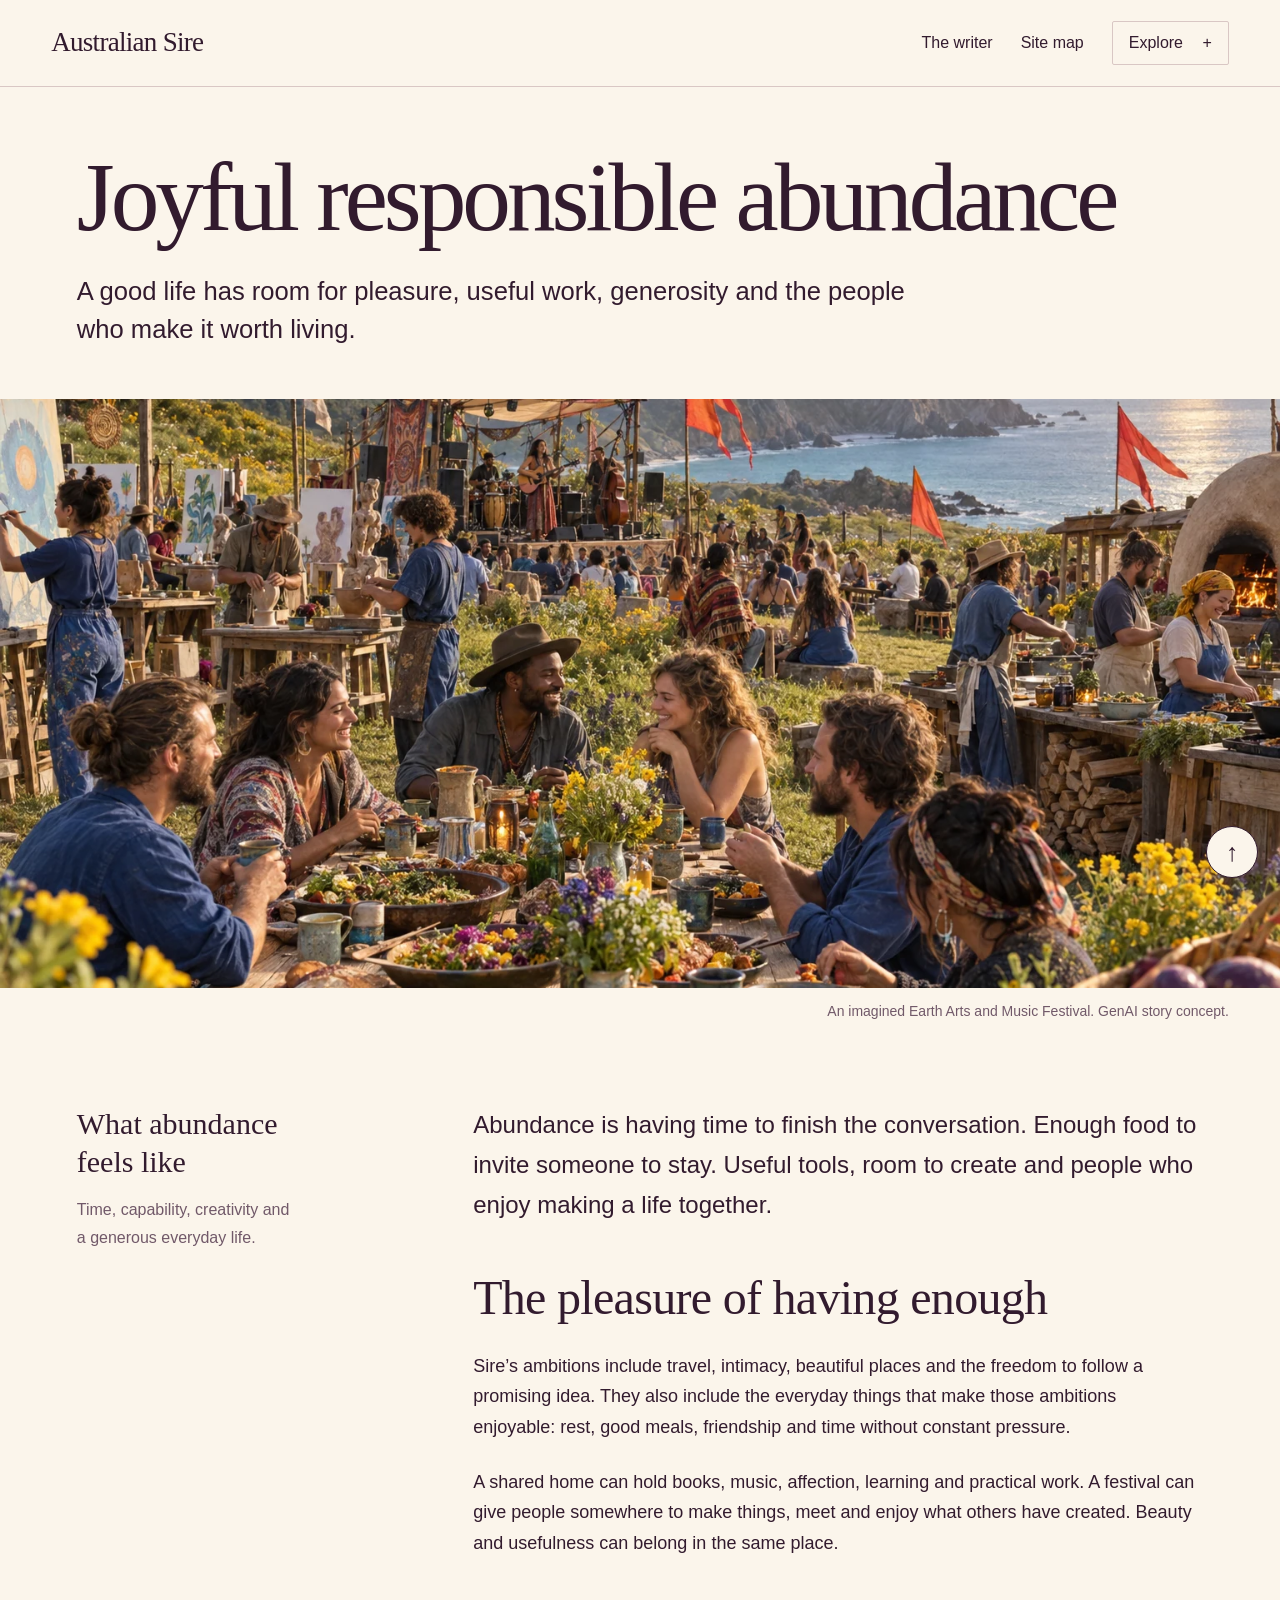
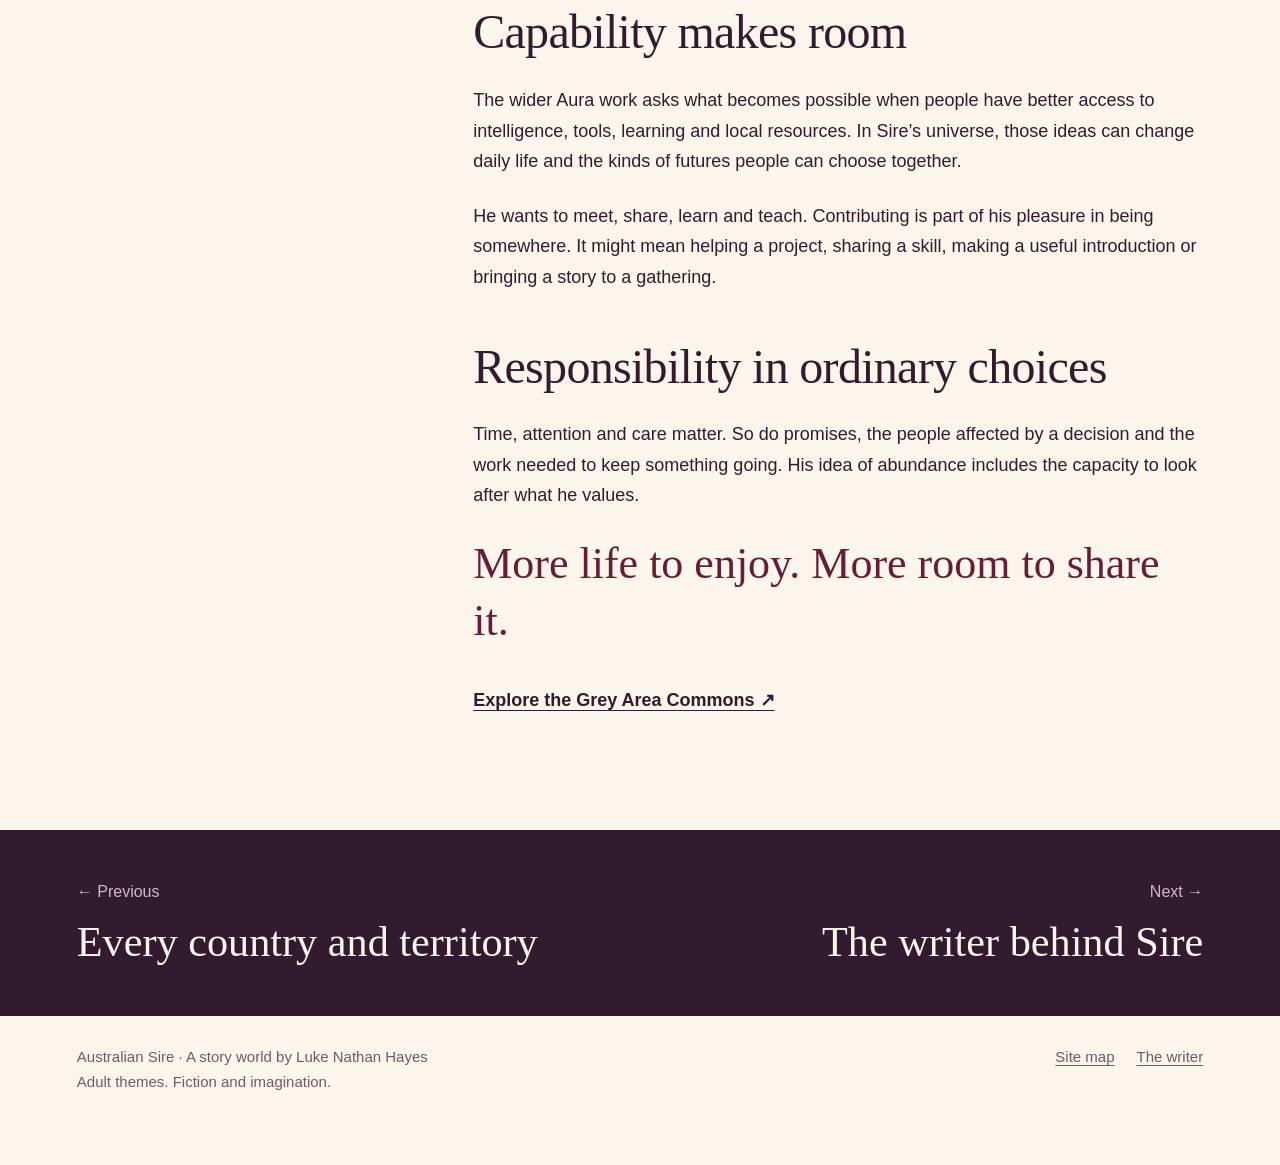
==== abundance.html @ 7f03222d "Replace repeated artwork with distinct desire-matrix scenes" ====
<!doctype html>
<html lang="en-AU"><head><meta charset="utf-8"><meta name="viewport" content="width=device-width,initial-scale=1"><meta name="description" content="The life Australian Sire wants to explore: shared capability, creative freedom, pleasure and time."><meta name="theme-color" content="#661d38"><title>Joyful responsible abundance | Australian Sire</title><link rel="icon" href="assets/favicon.ico"><link rel="apple-touch-icon" href="assets/icon-180.png"><link rel="stylesheet" href="assets/site.css?v=20260928-art2"><script defer src="assets/site.js"></script></head>
<body class="" id="top"><a class="skip" href="#main">Skip to content</a><header class="site-header"><a class="brand" href="index.html">Australian Sire</a><div class="header-links"><a href="writer.html">The writer</a><a href="sitemap.html">Site map</a><details class="menu"><summary>Explore</summary><nav aria-label="Chapters"><a href="index.html">Australian Sire</a><a href="desire.html">What draws him</a><a href="writing.html">Why he writes</a><a href="encounters.html">How encounters begin</a><a href="worlds.html">The worlds around him</a><a href="journey.html">Every country and territory</a><a href="abundance.html" aria-current="page">Joyful responsible abundance</a><a href="writer.html">The writer behind Sire</a><a href="sitemap.html">Find your way</a></nav></details></div></header>
<main id="main"><div class="masthead"><h1>Joyful responsible abundance</h1><p class="intro">A good life has room for pleasure, useful work, generosity and the people who make it worth living.</p></div><figure class="hero "><img src="assets/abundance.webp" alt="Adults share food, music and art at a colourful coastal festival with workshops and communal kitchens." width="1536" height="1024" fetchpriority="high"><figcaption>An imagined Earth Arts and Music Festival. GenAI story concept.</figcaption></figure>
<div class="prose-layout" id="profile"><aside><p class="aside-title">What abundance feels like</p><p class="aside-note">Time, capability, creativity and a generous everyday life.</p></aside><article class="article" aria-label="Joyful responsible abundance">
<p class="lead">Abundance is having time to finish the conversation. Enough food to invite someone to stay. Useful tools, room to create and people who enjoy making a life together.</p>
<h2>The pleasure of having enough</h2>
<p>Sire’s ambitions include travel, intimacy, beautiful places and the freedom to follow a promising idea. They also include the everyday things that make those ambitions enjoyable: rest, good meals, friendship and time without constant pressure.</p>
<p>A shared home can hold books, music, affection, learning and practical work. A festival can give people somewhere to make things, meet and enjoy what others have created. Beauty and usefulness can belong in the same place.</p>
<h2>Capability makes room</h2>
<p>The wider Aura work asks what becomes possible when people have better access to intelligence, tools, learning and local resources. In Sire’s universe, those ideas can change daily life and the kinds of futures people can choose together.</p>
<p>He wants to meet, share, learn and teach. Contributing is part of his pleasure in being somewhere. It might mean helping a project, sharing a skill, making a useful introduction or bringing a story to a gathering.</p>
<h2>Responsibility in ordinary choices</h2>
<p>Time, attention and care matter. So do promises, the people affected by a decision and the work needed to keep something going. His idea of abundance includes the capacity to look after what he values.</p>
<p class="pullquote">More life to enjoy. More room to share it.</p>
<p><a class="text-link" href="https://auraofintelligence.github.io/grey-area-commons/">Explore the Grey Area Commons ↗</a></p></article></div></main>
<nav class="page-turn" aria-label="Previous and next chapters"><a rel="prev" href="journey.html"><span>← Previous</span><strong>Every country and territory</strong></a><a rel="next" href="writer.html"><span>Next →</span><strong>The writer behind Sire</strong></a></nav><footer class="site-footer"><p>Australian Sire · A story world by Luke Nathan Hayes<br>Adult themes. Fiction and imagination.</p><nav aria-label="Footer"><a href="sitemap.html">Site map</a><a href="writer.html">The writer</a></nav></footer><a class="to-top" href="#top" aria-label="Back to top">↑</a></body></html>
---- assets/site.css ----
:root{--paper:#fbf5eb;--ink:#321b2e;--muted:#715969;--wine:#661d38;--coral:#dd492f;--gold:#eeb967;--line:#d9c7c4;--serif:Georgia,'Times New Roman',serif;--sans:'Segoe UI',Arial,sans-serif}*{box-sizing:border-box}html{scroll-behavior:smooth;scroll-padding-top:2rem}body{margin:0;background:var(--paper);color:var(--ink);font-family:var(--sans);font-size:18px;line-height:1.7}a{color:inherit;text-underline-offset:.22em}a:hover{color:var(--wine)}a:focus-visible,button:focus-visible,input:focus-visible,summary:focus-visible{outline:3px solid #057e93;outline-offset:5px}button,input{font:inherit}.skip{position:absolute;top:-100px;background:var(--paper);z-index:30;padding:1rem}.skip:focus{top:0}.site-header{padding:20px 4vw;display:flex;align-items:center;justify-content:space-between;gap:25px;border-bottom:1px solid var(--line)}.brand{text-decoration:none;font-family:var(--serif);font-size:27px;white-space:nowrap;letter-spacing:-.7px}.header-links{display:flex;gap:28px;align-items:center;font-size:16px}.header-links>a{text-decoration:none}.menu{position:relative}.menu summary{cursor:pointer;list-style:none;border:1px solid var(--line);padding:7px 16px;border-radius:2px}.menu summary::-webkit-details-marker{display:none}.menu summary:after{content:' +';padding-left:15px}.menu[open] summary:after{content:' −'}.menu nav{position:absolute;right:0;top:60px;width:320px;z-index:20;background:var(--paper);box-shadow:0 15px 50px #321b2e22;border:1px solid var(--line);padding:18px}.menu nav a{display:block;padding:8px 12px;text-decoration:none;font-size:16px}.menu nav a[aria-current=page]{background:#eadedc}.masthead{max-width:1500px;margin:auto;padding:60px 6vw 50px}.masthead h1{font-family:var(--serif);font-weight:400;line-height:1.03;letter-spacing:-4px;font-size:clamp(54px,7.6vw,112px);margin:0 0 25px;max-width:1150px}.masthead .intro{font-size:clamp(20px,2vw,27px);line-height:1.5;max-width:850px;margin:0}.home .masthead{display:grid;grid-template-columns:1.4fr .8fr;align-items:end;gap:45px;padding-top:60px;padding-bottom:48px}.home .masthead h1{font-size:clamp(68px,8.8vw,136px);margin:0}.home .masthead .intro{font-size:21px}.hero{margin:0;position:relative}.hero img{display:block;width:100%;height:clamp(370px,46vw,730px);object-fit:cover;object-position:center 43%;background:#513845}.hero figcaption{font-size:14px;color:var(--muted);padding:12px 4vw;text-align:right}.chapter-strip{background:var(--wine);color:var(--paper);padding:19px 6vw;display:flex;justify-content:space-between;gap:30px}.chapter-strip a{color:var(--paper);text-decoration:none}.chapter-strip a:hover{text-decoration:underline}.prose-layout{max-width:1300px;margin:auto;padding:70px 6vw 90px;display:grid;grid-template-columns:220px minmax(0,730px);gap:60px;justify-content:space-between}.aside-title{font-family:var(--serif);font-size:30px;line-height:1.25;margin:0}.aside-note{font-size:16px;color:var(--muted);line-height:1.7}.article h2,.feature h2,.oracle h2{font-family:var(--serif);font-weight:400;line-height:1.2;letter-spacing:-.7px;font-size:clamp(32px,4vw,48px);margin:0 0 24px}.article h2:not(:first-child){margin-top:45px}.article p{margin:0 0 24px}.article .lead{font-size:24px;line-height:1.65}.pullquote{margin:40px 0;font-family:var(--serif);font-size:clamp(30px,4vw,44px);line-height:1.3;color:var(--wine)}.feature{background:#e8c6b8;display:grid;grid-template-columns:1fr 1fr;align-items:center}.feature img{width:100%;height:100%;min-height:420px;object-fit:cover}.feature-copy{padding:60px 6vw}.feature-copy p{max-width:550px}.text-link{display:inline-block;margin-top:12px;font-weight:600}.chapter-list{max-width:1300px;padding:65px 6vw 85px;margin:auto}.chapter-list h2{font-family:var(--serif);font-size:46px;font-weight:400;margin:0 0 30px}.chapter-grid{display:grid;grid-template-columns:repeat(2,minmax(0,1fr));gap:0 60px}.chapter-card{padding:25px 0;border-top:1px solid var(--line);text-decoration:none;display:grid;grid-template-columns:40px 1fr 20px;gap:10px}.chapter-card .number{color:var(--muted);font-size:16px}.chapter-card h3{font-family:var(--serif);font-size:29px;line-height:1.2;font-weight:400;margin:0 0 10px}.chapter-card p{margin:0;color:var(--muted);font-size:17px;line-height:1.6}.chapter-card:hover h3{text-decoration:underline;text-underline-offset:5px}.oracle{background:#e6e8db;padding:60px 6vw}.oracle-inner{max-width:1120px;margin:auto}.oracle>div>p{max-width:800px}.oracle-controls{display:flex;flex-wrap:wrap;gap:15px;margin:30px 0}.oracle-controls label{display:flex;align-items:center;gap:12px;border:1px solid #a7aa92;background:#f7f7ec;padding:13px 18px;cursor:pointer}.oracle-controls input{accent-color:var(--wine);width:20px;height:20px}.oracle-controls label:has(input:checked){background:var(--wine);color:white}.oracle-result{max-width:850px;min-height:205px;padding:25px 30px;background:var(--paper)}.oracle-result h3{font-family:var(--serif);font-size:30px;font-weight:400;margin:0 0 12px}.oracle-result p{margin:0}.oracle-note{font-size:16px;color:#4e5748}.page-turn{background:var(--ink);color:var(--paper);padding:48px 6vw;display:grid;grid-template-columns:1fr 1fr;gap:45px}.page-turn a{text-decoration:none;color:inherit;max-width:600px}.page-turn a:last-child{text-align:right;justify-self:end}.page-turn span{display:block;font-size:16px;color:#d4b7c7;margin-bottom:12px}.page-turn strong{font-family:var(--serif);font-weight:400;font-size:clamp(25px,3.3vw,43px);line-height:1.2;display:block}.page-turn a:hover strong{text-decoration:underline;text-underline-offset:8px}.site-footer{padding:28px 6vw 70px;display:flex;justify-content:space-between;gap:25px;font-size:15px;color:var(--muted)}.site-footer p{margin:0}.site-footer nav{display:flex;gap:22px}.to-top{position:fixed;bottom:22px;right:22px;z-index:10;background:var(--paper);color:var(--ink);border:1px solid var(--ink);border-radius:50%;width:52px;height:52px;display:grid;place-items:center;text-decoration:none;font-size:25px;box-shadow:0 4px 15px #321b2e20}.sources p{font-size:17px}.no-js{font-size:16px}.portrait.hero img{object-position:center 36%}.small-heading{font-size:24px!important}::selection{background:#f0bd90;color:var(--ink)}@media(min-width:1700px){.hero img{height:760px}}@media(max-width:850px){.home .masthead{grid-template-columns:1fr;gap:24px}.home .masthead h1{font-size:85px}.home .masthead .intro{max-width:650px}.prose-layout{grid-template-columns:1fr;gap:32px;padding-top:45px;padding-bottom:50px}.aside-note{max-width:600px}.feature{grid-template-columns:1fr}.feature img{min-height:0;max-height:450px}.chapter-grid{gap:0 30px}.header-links>a:first-child{display:none}}@media(max-width:560px){body{font-size:17px}.site-header{padding:16px 5vw;gap:10px}.brand{font-size:23px}.header-links{gap:12px}.header-links>a{display:none}.menu summary{font-size:16px;padding:5px 10px}.menu nav{width:min(310px,90vw)}.masthead,.home .masthead{padding:36px 6vw 32px}.masthead h1{font-size:55px;letter-spacing:-2.2px}.home .masthead h1{font-size:70px;letter-spacing:-3px}.masthead .intro,.home .masthead .intro{font-size:20px}.hero img{height:430px;object-position:54% center}.hero figcaption{text-align:left;font-size:14px;padding:12px 6vw}.chapter-strip{font-size:15px;gap:20px}.chapter-strip span{max-width:180px}.prose-layout{gap:20px}.article .lead{font-size:22px}.chapter-grid{grid-template-columns:1fr}.chapter-list{padding-top:40px;padding-bottom:50px}.feature-copy{padding:38px 6vw}.page-turn{gap:25px;padding:35px 6vw}.page-turn strong{font-size:27px}.site-footer{flex-direction:column;gap:15px}.oracle{padding:40px 6vw}.oracle-controls{flex-direction:column}.oracle-result{padding:24px;min-height:280px}.to-top{width:46px;height:46px;right:15px;bottom:15px}}@media(prefers-reduced-motion:reduce){html{scroll-behavior:auto}*{transition:none!important}}
:root .hero img[src$="festival.webp"]{object-position:center 10%}
:root .hero img[src$="manuscript-studio.webp"]{object-position:center 10%}
.feature img[src$="island-conversation.webp"]{height:auto;min-height:0;max-height:none;align-self:center;object-fit:contain}
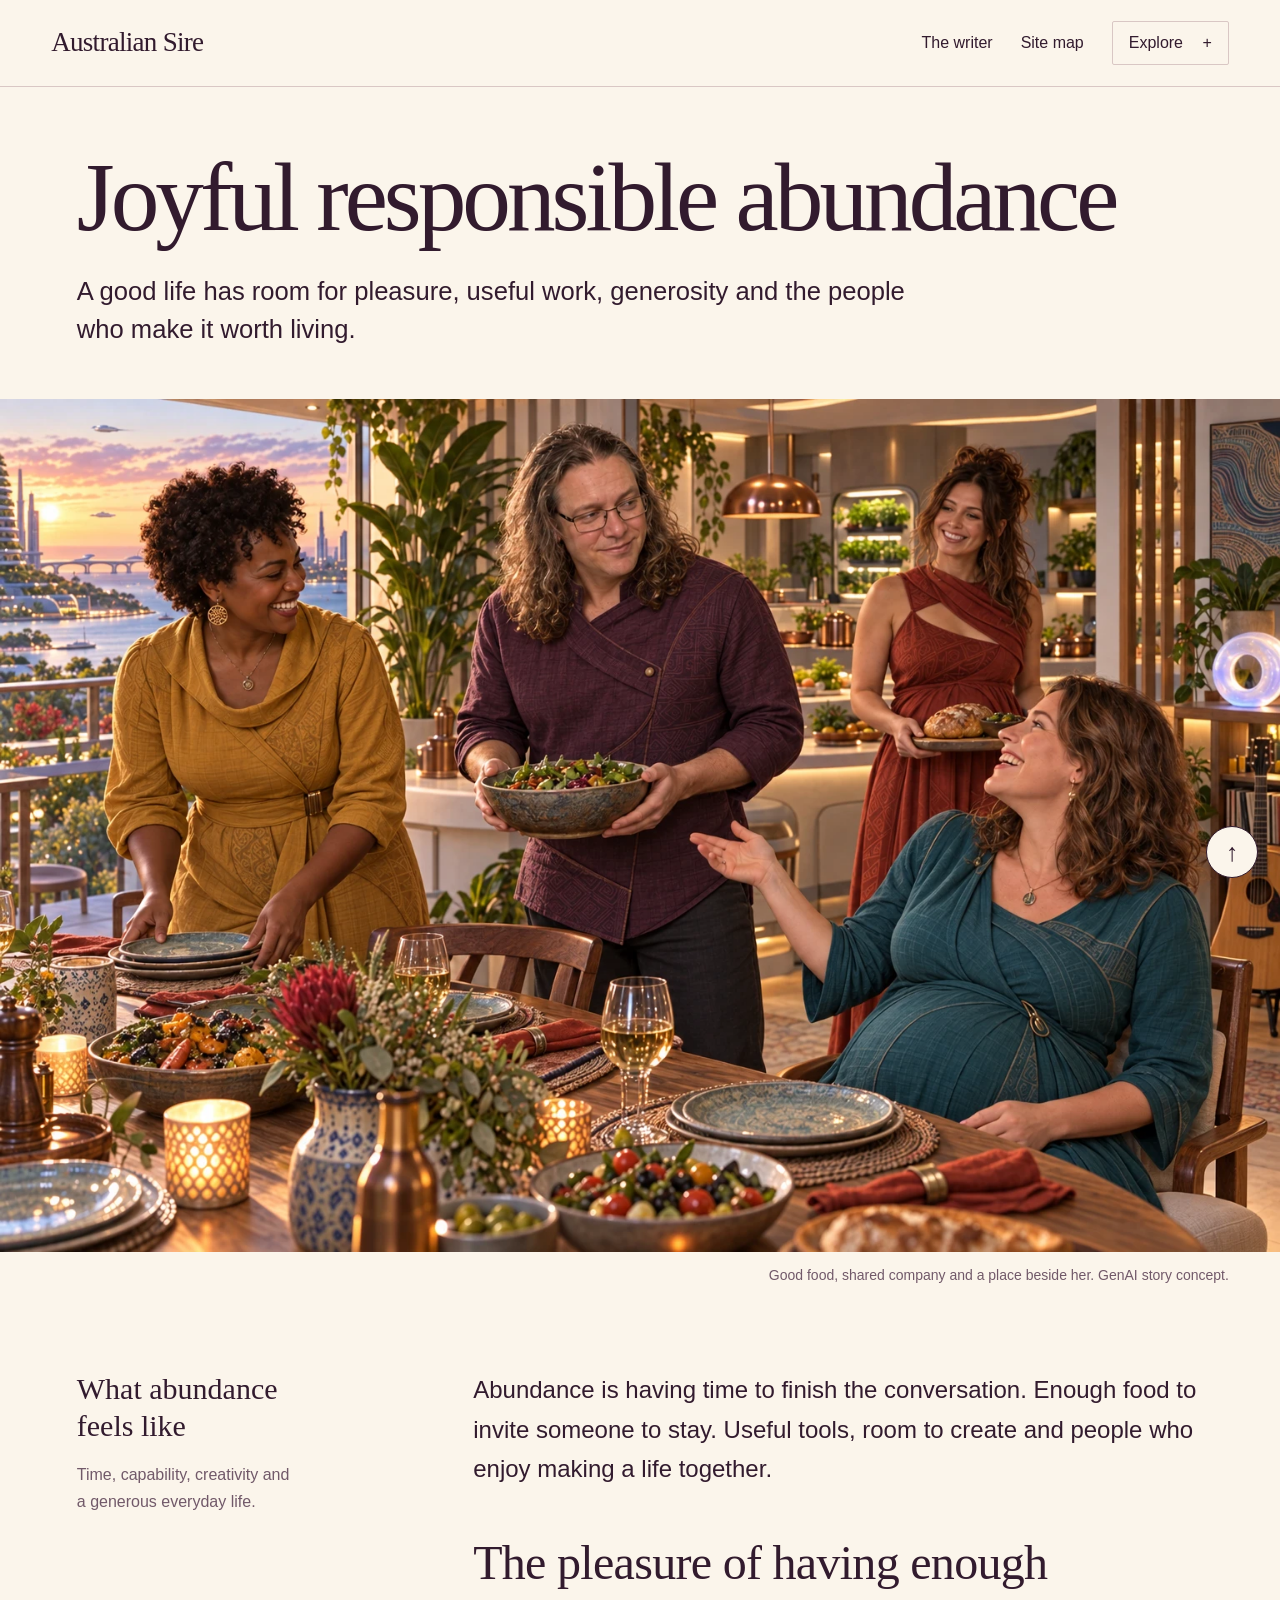
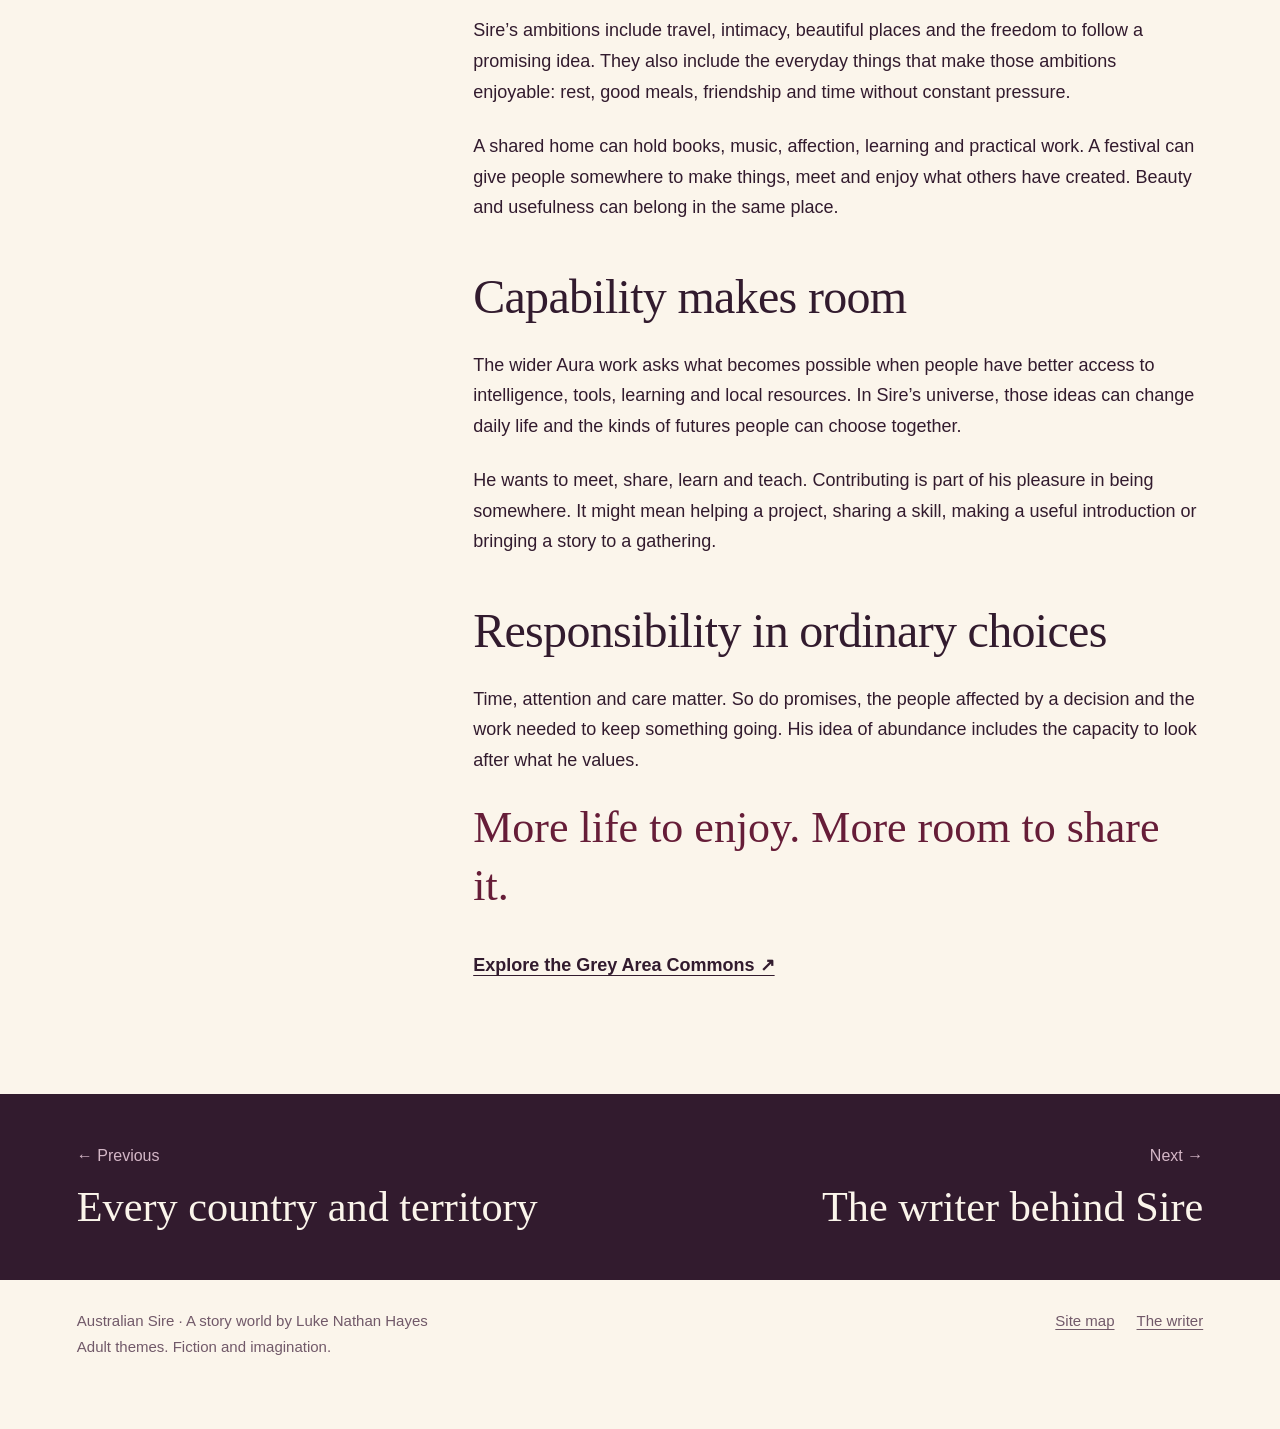
==== commit 2623e19c: "Add future-forward social scenes reflecting the character brief" ====
--- a/abundance.html
+++ b/abundance.html
@@ -1,7 +1,7 @@
 <!doctype html>
-<html lang="en-AU"><head><meta charset="utf-8"><meta name="viewport" content="width=device-width,initial-scale=1"><meta name="description" content="The life Australian Sire wants to explore: shared capability, creative freedom, pleasure and time."><meta name="theme-color" content="#661d38"><title>Joyful responsible abundance | Australian Sire</title><link rel="icon" href="assets/favicon.ico"><link rel="apple-touch-icon" href="assets/icon-180.png"><link rel="stylesheet" href="assets/site.css?v=20260928-art2"><script defer src="assets/site.js"></script></head>
+<html lang="en-AU"><head><meta charset="utf-8"><meta name="viewport" content="width=device-width,initial-scale=1"><meta name="description" content="The life Australian Sire wants to explore: shared capability, creative freedom, pleasure and time."><meta name="theme-color" content="#661d38"><title>Joyful responsible abundance | Australian Sire</title><link rel="icon" href="assets/favicon.ico"><link rel="apple-touch-icon" href="assets/icon-180.png"><link rel="stylesheet" href="assets/site.css?v=20260928-art3"><script defer src="assets/site.js"></script></head>
 <body class="" id="top"><a class="skip" href="#main">Skip to content</a><header class="site-header"><a class="brand" href="index.html">Australian Sire</a><div class="header-links"><a href="writer.html">The writer</a><a href="sitemap.html">Site map</a><details class="menu"><summary>Explore</summary><nav aria-label="Chapters"><a href="index.html">Australian Sire</a><a href="desire.html">What draws him</a><a href="writing.html">Why he writes</a><a href="encounters.html">How encounters begin</a><a href="worlds.html">The worlds around him</a><a href="journey.html">Every country and territory</a><a href="abundance.html" aria-current="page">Joyful responsible abundance</a><a href="writer.html">The writer behind Sire</a><a href="sitemap.html">Find your way</a></nav></details></div></header>
-<main id="main"><div class="masthead"><h1>Joyful responsible abundance</h1><p class="intro">A good life has room for pleasure, useful work, generosity and the people who make it worth living.</p></div><figure class="hero "><img src="assets/abundance.webp" alt="Adults share food, music and art at a colourful coastal festival with workshops and communal kitchens." width="1536" height="1024" fetchpriority="high"><figcaption>An imagined Earth Arts and Music Festival. GenAI story concept.</figcaption></figure>
+<main id="main"><div class="masthead"><h1>Joyful responsible abundance</h1><p class="intro">A good life has room for pleasure, useful work, generosity and the people who make it worth living.</p></div><figure class="hero "><img src="assets/shared-table-evening.webp" alt="A pregnant woman in teal calls Sire over as adult friends share a laugh and prepare dinner in a colourful coastal home." width="1536" height="1024" fetchpriority="high"><figcaption>Good food, shared company and a place beside her. GenAI story concept.</figcaption></figure>
 <div class="prose-layout" id="profile"><aside><p class="aside-title">What abundance feels like</p><p class="aside-note">Time, capability, creativity and a generous everyday life.</p></aside><article class="article" aria-label="Joyful responsible abundance">
 <p class="lead">Abundance is having time to finish the conversation. Enough food to invite someone to stay. Useful tools, room to create and people who enjoy making a life together.</p>
 <h2>The pleasure of having enough</h2>
--- a/assets/site.css
+++ b/assets/site.css
@@ -2,3 +2,4 @@
 :root .hero img[src$="festival.webp"]{object-position:center 10%}
 :root .hero img[src$="manuscript-studio.webp"]{object-position:center 10%}
 .feature img[src$="island-conversation.webp"]{height:auto;min-height:0;max-height:none;align-self:center;object-fit:contain}
+.hero img[src$="theatre-reception.webp"],.hero img[src$="reading-room-invitation.webp"],.hero img[src$="shared-table-evening.webp"]{height:auto;max-height:none;object-fit:contain}
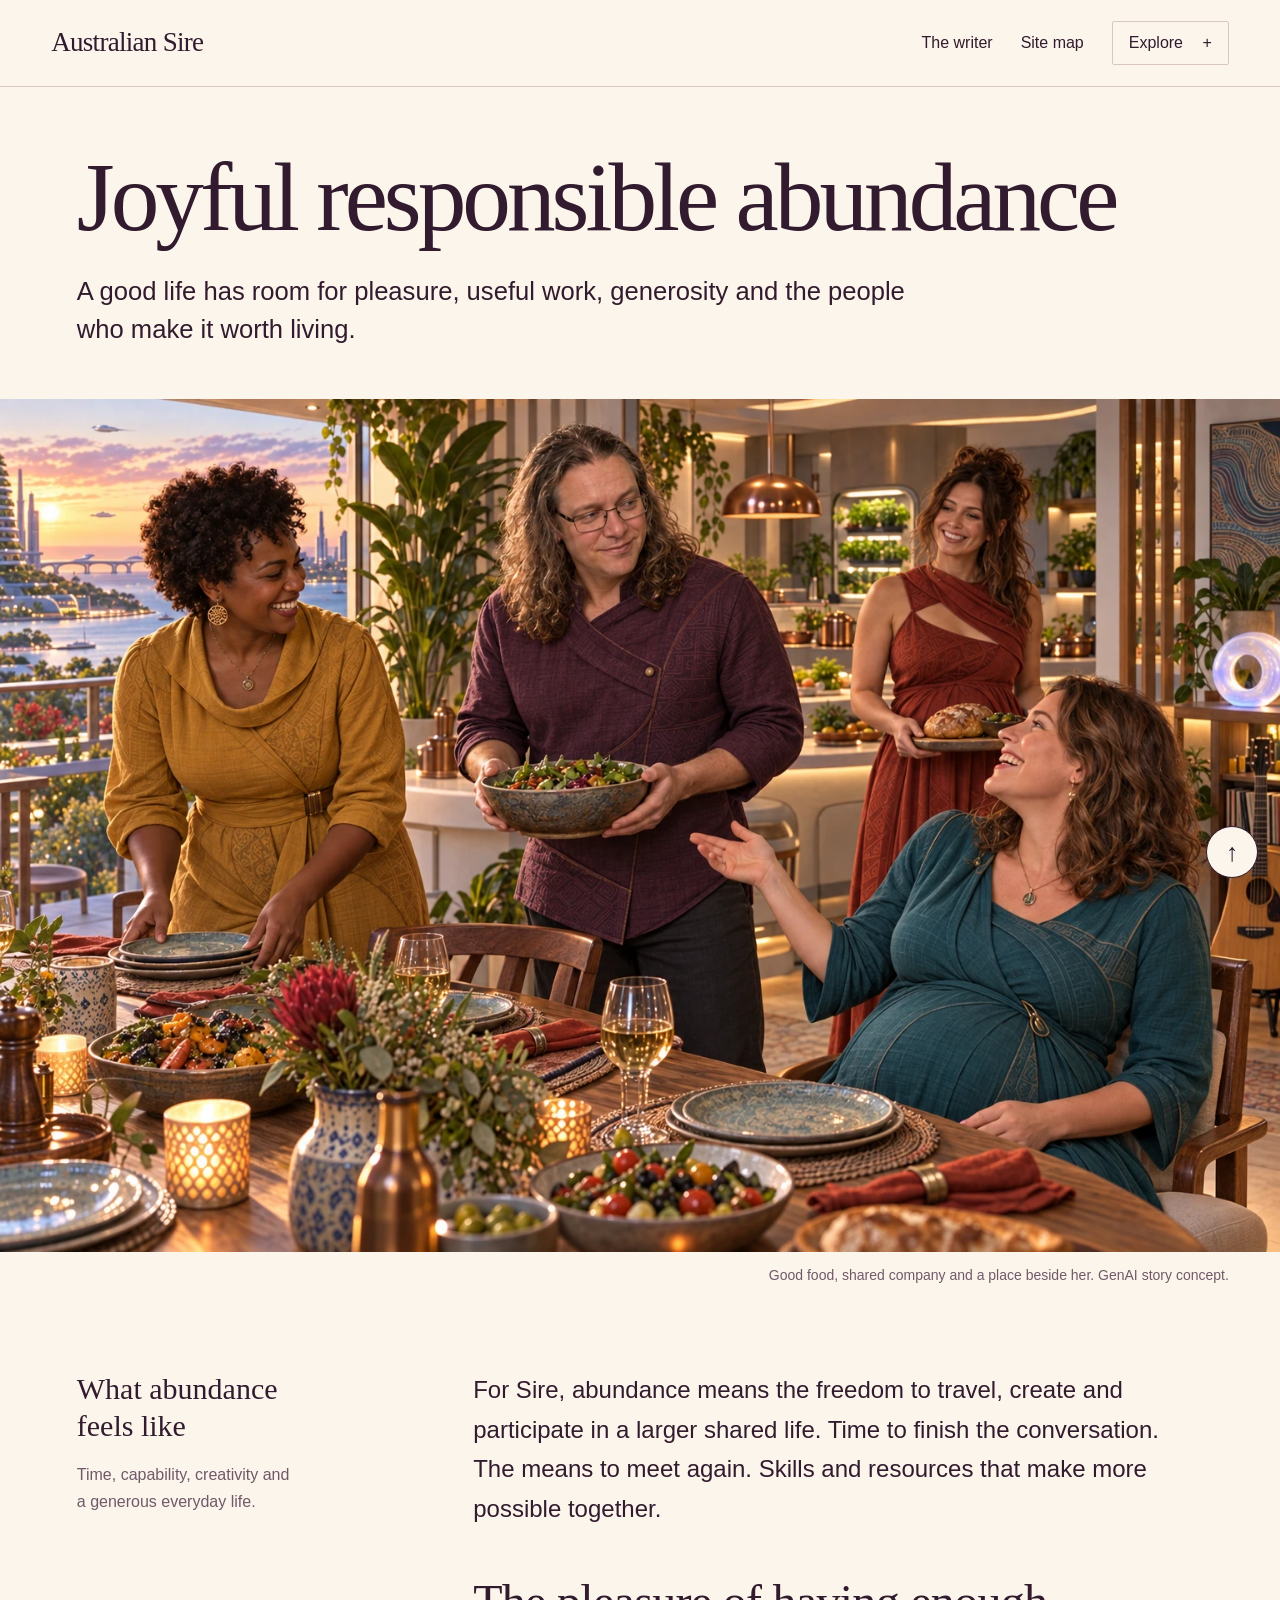
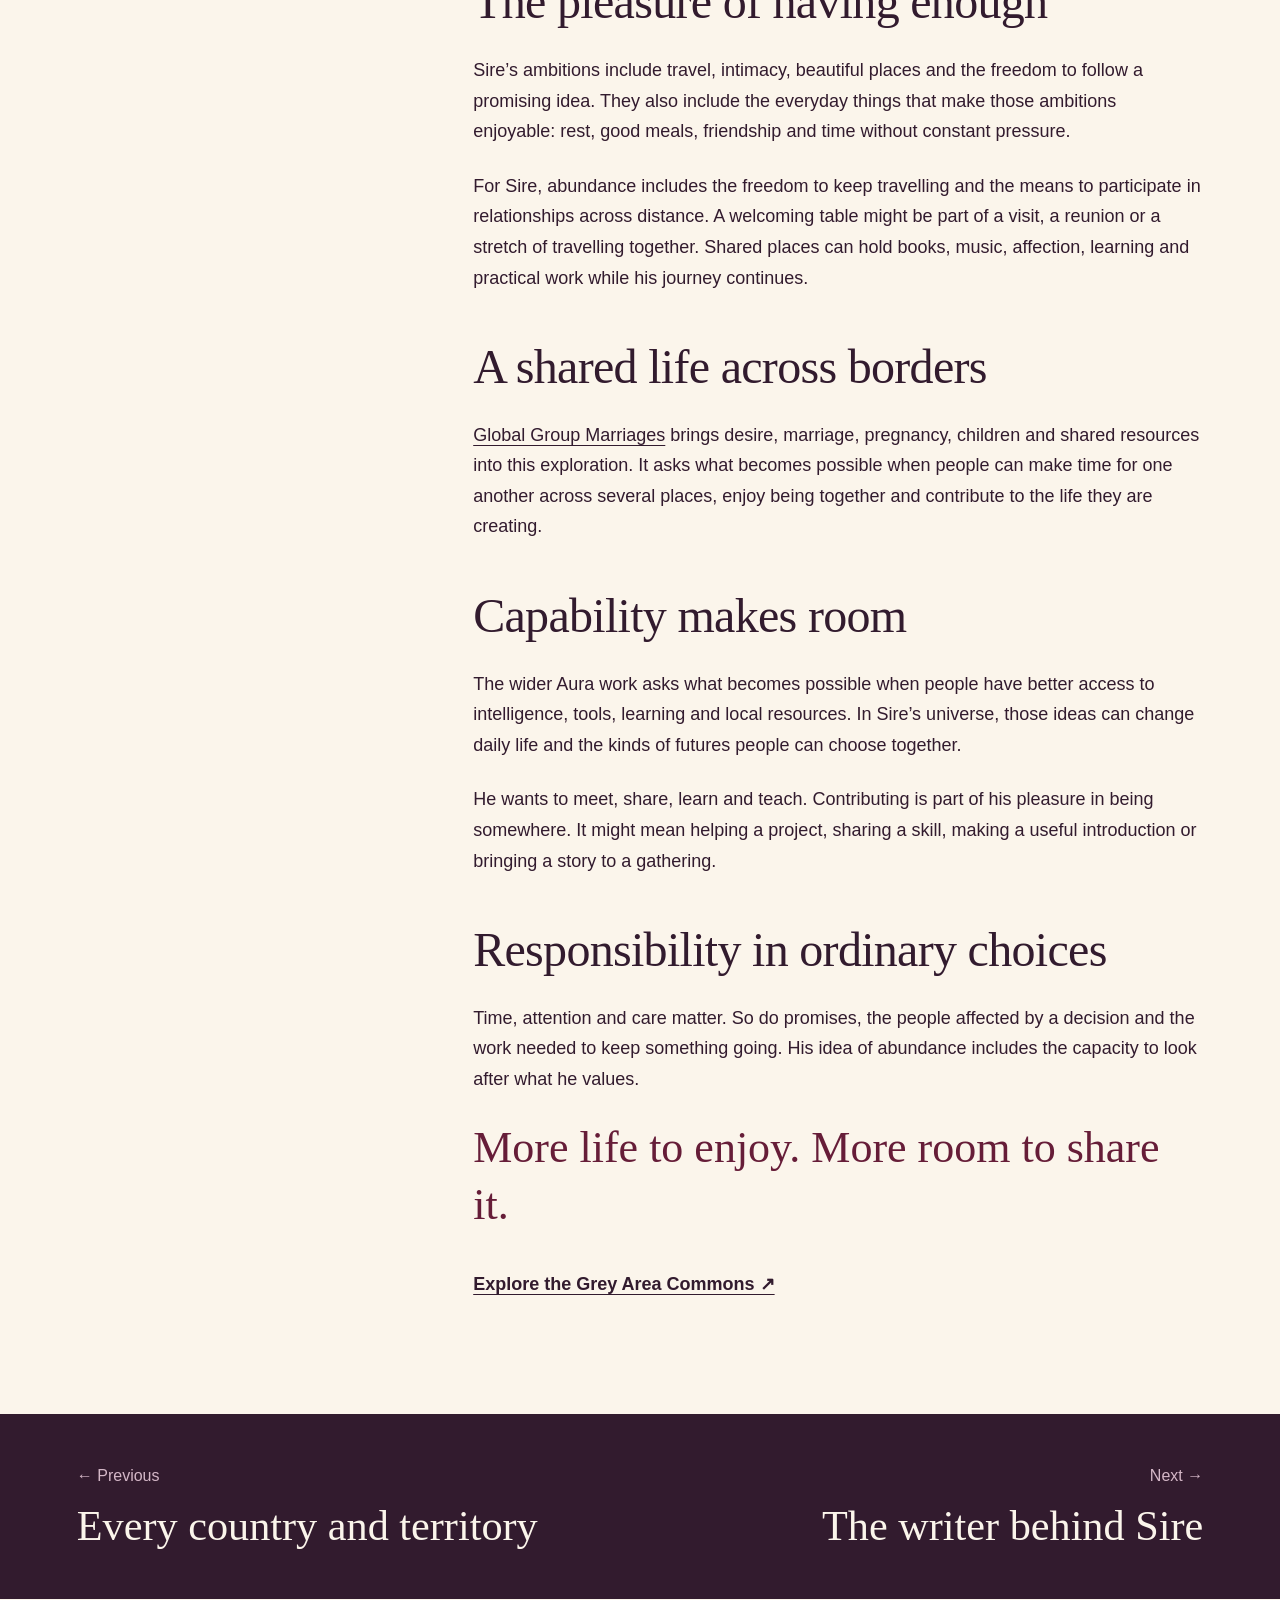
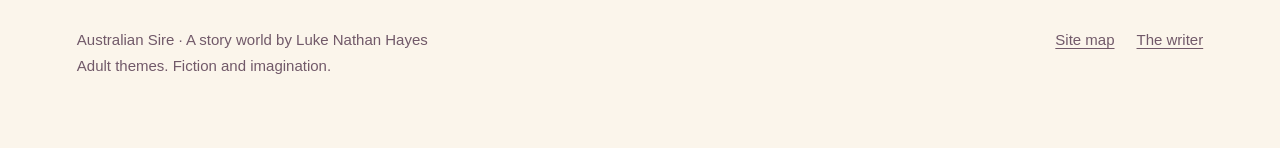
==== commit d905e295: "Centre travelling intentions and global group marriages across the site" ====
--- a/abundance.html
+++ b/abundance.html
@@ -1,12 +1,14 @@
 <!doctype html>
-<html lang="en-AU"><head><meta charset="utf-8"><meta name="viewport" content="width=device-width,initial-scale=1"><meta name="description" content="The life Australian Sire wants to explore: shared capability, creative freedom, pleasure and time."><meta name="theme-color" content="#661d38"><title>Joyful responsible abundance | Australian Sire</title><link rel="icon" href="assets/favicon.ico"><link rel="apple-touch-icon" href="assets/icon-180.png"><link rel="stylesheet" href="assets/site.css?v=20260928-art3"><script defer src="assets/site.js"></script></head>
-<body class="" id="top"><a class="skip" href="#main">Skip to content</a><header class="site-header"><a class="brand" href="index.html">Australian Sire</a><div class="header-links"><a href="writer.html">The writer</a><a href="sitemap.html">Site map</a><details class="menu"><summary>Explore</summary><nav aria-label="Chapters"><a href="index.html">Australian Sire</a><a href="desire.html">What draws him</a><a href="writing.html">Why he writes</a><a href="encounters.html">How encounters begin</a><a href="worlds.html">The worlds around him</a><a href="journey.html">Every country and territory</a><a href="abundance.html" aria-current="page">Joyful responsible abundance</a><a href="writer.html">The writer behind Sire</a><a href="sitemap.html">Find your way</a></nav></details></div></header>
+<html lang="en-AU"><head><meta charset="utf-8"><meta name="viewport" content="width=device-width,initial-scale=1"><meta name="description" content="The life Australian Sire wants to explore: shared capability, creative freedom, pleasure and time."><meta name="theme-color" content="#661d38"><title>Joyful responsible abundance | Australian Sire</title><link rel="icon" href="assets/favicon.ico"><link rel="apple-touch-icon" href="assets/icon-180.png"><link rel="stylesheet" href="assets/site.css?v=20260929-ggm"><script defer src="assets/site.js?v=20260929-ggm"></script></head>
+<body class="" id="top"><a class="skip" href="#main">Skip to content</a><header class="site-header"><a class="brand" href="index.html">Australian Sire</a><div class="header-links"><a href="writer.html">The writer</a><a href="sitemap.html">Site map</a><details class="menu"><summary>Explore</summary><nav aria-label="Chapters"><a href="index.html">Australian Sire</a><a href="desire.html">What draws him</a><a href="writing.html">Why he writes</a><a href="group-marriages.html">Global Group Marriages</a><a href="encounters.html">How encounters begin</a><a href="worlds.html">The worlds around him</a><a href="journey.html">Every country and territory</a><a href="abundance.html" aria-current="page">Joyful responsible abundance</a><a href="writer.html">The writer behind Sire</a><a href="sitemap.html">Find your way</a></nav></details></div></header>
 <main id="main"><div class="masthead"><h1>Joyful responsible abundance</h1><p class="intro">A good life has room for pleasure, useful work, generosity and the people who make it worth living.</p></div><figure class="hero "><img src="assets/shared-table-evening.webp" alt="A pregnant woman in teal calls Sire over as adult friends share a laugh and prepare dinner in a colourful coastal home." width="1536" height="1024" fetchpriority="high"><figcaption>Good food, shared company and a place beside her. GenAI story concept.</figcaption></figure>
 <div class="prose-layout" id="profile"><aside><p class="aside-title">What abundance feels like</p><p class="aside-note">Time, capability, creativity and a generous everyday life.</p></aside><article class="article" aria-label="Joyful responsible abundance">
-<p class="lead">Abundance is having time to finish the conversation. Enough food to invite someone to stay. Useful tools, room to create and people who enjoy making a life together.</p>
+<p class="lead">For Sire, abundance means the freedom to travel, create and participate in a larger shared life. Time to finish the conversation. The means to meet again. Skills and resources that make more possible together.</p>
 <h2>The pleasure of having enough</h2>
 <p>Sire’s ambitions include travel, intimacy, beautiful places and the freedom to follow a promising idea. They also include the everyday things that make those ambitions enjoyable: rest, good meals, friendship and time without constant pressure.</p>
-<p>A shared home can hold books, music, affection, learning and practical work. A festival can give people somewhere to make things, meet and enjoy what others have created. Beauty and usefulness can belong in the same place.</p>
+<p>For Sire, abundance includes the freedom to keep travelling and the means to participate in relationships across distance. A welcoming table might be part of a visit, a reunion or a stretch of travelling together. Shared places can hold books, music, affection, learning and practical work while his journey continues.</p>
+<h2>A shared life across borders</h2>
+<p><a href="group-marriages.html">Global Group Marriages</a> brings desire, marriage, pregnancy, children and shared resources into this exploration. It asks what becomes possible when people can make time for one another across several places, enjoy being together and contribute to the life they are creating.</p>
 <h2>Capability makes room</h2>
 <p>The wider Aura work asks what becomes possible when people have better access to intelligence, tools, learning and local resources. In Sire’s universe, those ideas can change daily life and the kinds of futures people can choose together.</p>
 <p>He wants to meet, share, learn and teach. Contributing is part of his pleasure in being somewhere. It might mean helping a project, sharing a skill, making a useful introduction or bringing a story to a gathering.</p>
--- a/assets/site.css
+++ b/assets/site.css
@@ -3,3 +3,5 @@
 :root .hero img[src$="manuscript-studio.webp"]{object-position:center 10%}
 .feature img[src$="island-conversation.webp"]{height:auto;min-height:0;max-height:none;align-self:center;object-fit:contain}
 .hero img[src$="theatre-reception.webp"],.hero img[src$="reading-room-invitation.webp"],.hero img[src$="shared-table-evening.webp"]{height:auto;max-height:none;object-fit:contain}
+
+.hero img[src$="arrivals-reunion.webp"]{height:auto;max-height:none;object-fit:contain}
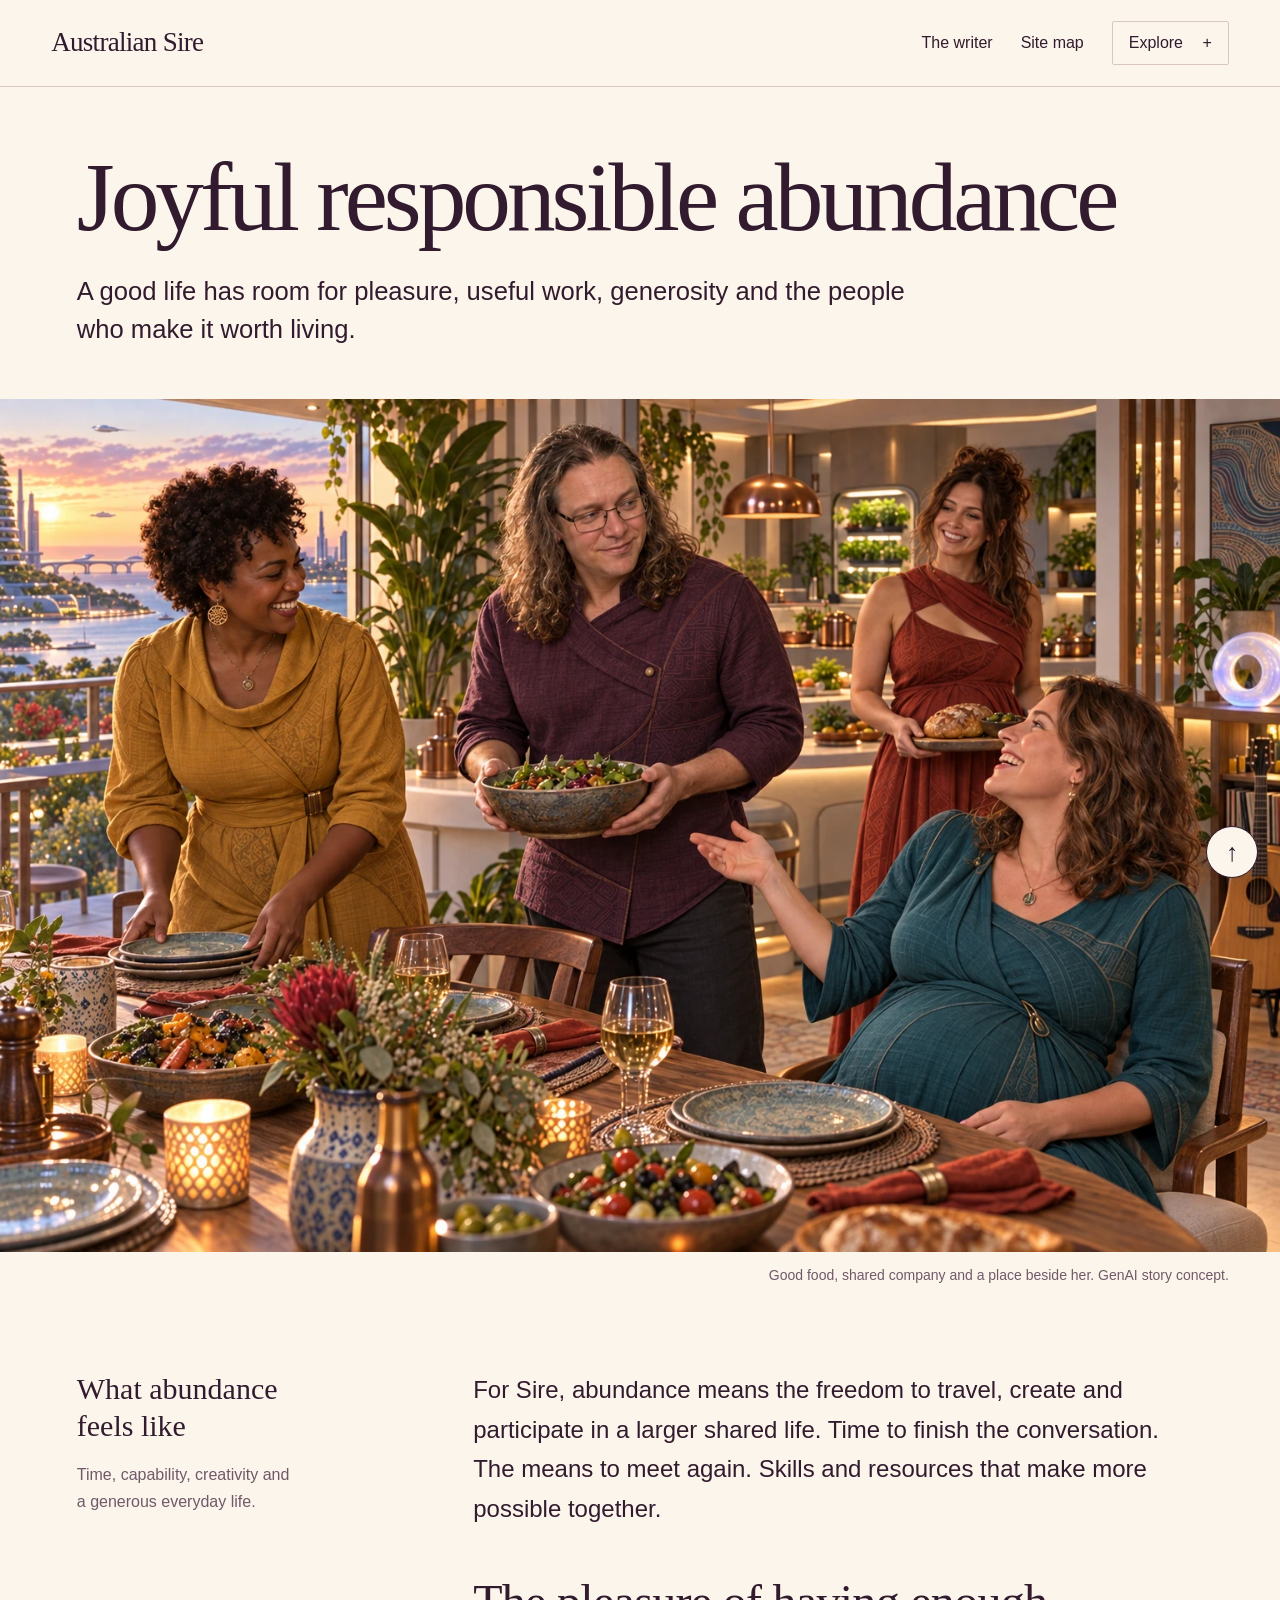
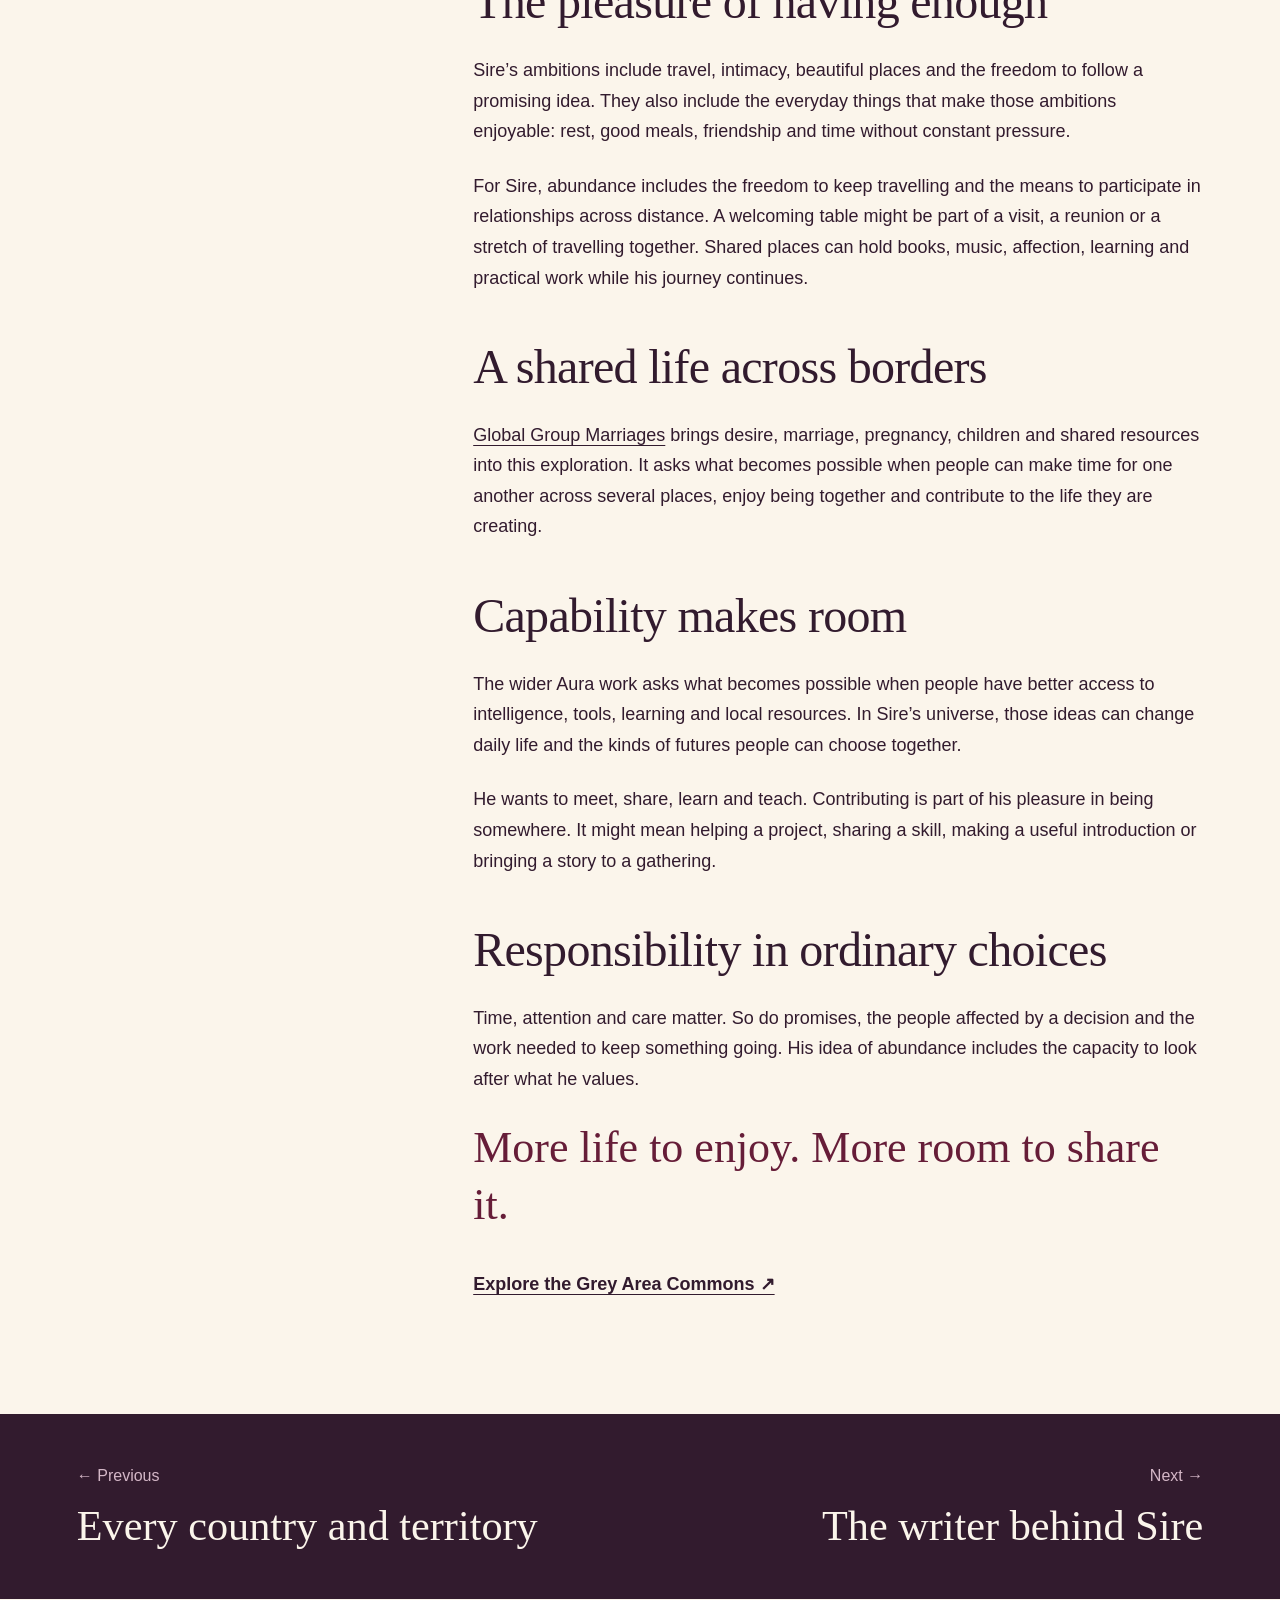
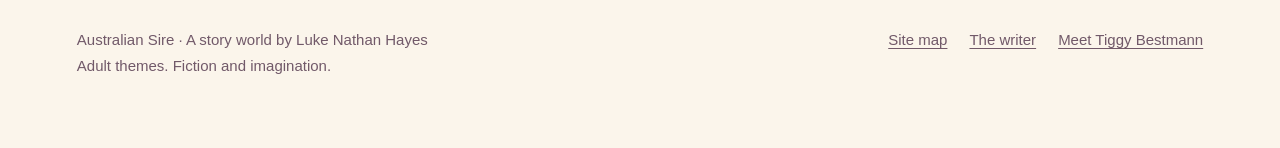
==== commit 1b855746: "Link the new Tiggy Bestmann partner preview" ====
--- a/abundance.html
+++ b/abundance.html
@@ -1,5 +1,5 @@
 <!doctype html>
-<html lang="en-AU"><head><meta charset="utf-8"><meta name="viewport" content="width=device-width,initial-scale=1"><meta name="description" content="The life Australian Sire wants to explore: shared capability, creative freedom, pleasure and time."><meta name="theme-color" content="#661d38"><title>Joyful responsible abundance | Australian Sire</title><link rel="icon" href="assets/favicon.ico"><link rel="apple-touch-icon" href="assets/icon-180.png"><link rel="stylesheet" href="assets/site.css?v=20260929-ggm"><script defer src="assets/site.js?v=20260929-ggm"></script></head>
+<html lang="en-AU"><head><meta charset="utf-8"><meta name="viewport" content="width=device-width,initial-scale=1"><meta name="description" content="The life Australian Sire wants to explore: shared capability, creative freedom, pleasure and time."><meta name="theme-color" content="#661d38"><title>Joyful responsible abundance | Australian Sire</title><link rel="icon" href="assets/favicon.ico"><link rel="apple-touch-icon" href="assets/icon-180.png"><link rel="stylesheet" href="assets/site.css?v=20260929-tiggy"><script defer src="assets/site.js?v=20260929-ggm"></script></head>
 <body class="" id="top"><a class="skip" href="#main">Skip to content</a><header class="site-header"><a class="brand" href="index.html">Australian Sire</a><div class="header-links"><a href="writer.html">The writer</a><a href="sitemap.html">Site map</a><details class="menu"><summary>Explore</summary><nav aria-label="Chapters"><a href="index.html">Australian Sire</a><a href="desire.html">What draws him</a><a href="writing.html">Why he writes</a><a href="group-marriages.html">Global Group Marriages</a><a href="encounters.html">How encounters begin</a><a href="worlds.html">The worlds around him</a><a href="journey.html">Every country and territory</a><a href="abundance.html" aria-current="page">Joyful responsible abundance</a><a href="writer.html">The writer behind Sire</a><a href="sitemap.html">Find your way</a></nav></details></div></header>
 <main id="main"><div class="masthead"><h1>Joyful responsible abundance</h1><p class="intro">A good life has room for pleasure, useful work, generosity and the people who make it worth living.</p></div><figure class="hero "><img src="assets/shared-table-evening.webp" alt="A pregnant woman in teal calls Sire over as adult friends share a laugh and prepare dinner in a colourful coastal home." width="1536" height="1024" fetchpriority="high"><figcaption>Good food, shared company and a place beside her. GenAI story concept.</figcaption></figure>
 <div class="prose-layout" id="profile"><aside><p class="aside-title">What abundance feels like</p><p class="aside-note">Time, capability, creativity and a generous everyday life.</p></aside><article class="article" aria-label="Joyful responsible abundance">
@@ -16,4 +16,4 @@
 <p>Time, attention and care matter. So do promises, the people affected by a decision and the work needed to keep something going. His idea of abundance includes the capacity to look after what he values.</p>
 <p class="pullquote">More life to enjoy. More room to share it.</p>
 <p><a class="text-link" href="https://auraofintelligence.github.io/grey-area-commons/">Explore the Grey Area Commons ↗</a></p></article></div></main>
-<nav class="page-turn" aria-label="Previous and next chapters"><a rel="prev" href="journey.html"><span>← Previous</span><strong>Every country and territory</strong></a><a rel="next" href="writer.html"><span>Next →</span><strong>The writer behind Sire</strong></a></nav><footer class="site-footer"><p>Australian Sire · A story world by Luke Nathan Hayes<br>Adult themes. Fiction and imagination.</p><nav aria-label="Footer"><a href="sitemap.html">Site map</a><a href="writer.html">The writer</a></nav></footer><a class="to-top" href="#top" aria-label="Back to top">↑</a></body></html>+<nav class="page-turn" aria-label="Previous and next chapters"><a rel="prev" href="journey.html"><span>← Previous</span><strong>Every country and territory</strong></a><a rel="next" href="writer.html"><span>Next →</span><strong>The writer behind Sire</strong></a></nav><footer class="site-footer"><p>Australian Sire · A story world by Luke Nathan Hayes<br>Adult themes. Fiction and imagination.</p><nav aria-label="Footer"><a href="sitemap.html">Site map</a><a href="writer.html">The writer</a><a href="http://127.0.0.1:4174/">Meet Tiggy Bestmann</a></nav></footer><a class="to-top" href="#top" aria-label="Back to top">↑</a></body></html>
--- a/assets/site.css
+++ b/assets/site.css
@@ -1,4 +1,4 @@
-:root{--paper:#fbf5eb;--ink:#321b2e;--muted:#715969;--wine:#661d38;--coral:#dd492f;--gold:#eeb967;--line:#d9c7c4;--serif:Georgia,'Times New Roman',serif;--sans:'Segoe UI',Arial,sans-serif}*{box-sizing:border-box}html{scroll-behavior:smooth;scroll-padding-top:2rem}body{margin:0;background:var(--paper);color:var(--ink);font-family:var(--sans);font-size:18px;line-height:1.7}a{color:inherit;text-underline-offset:.22em}a:hover{color:var(--wine)}a:focus-visible,button:focus-visible,input:focus-visible,summary:focus-visible{outline:3px solid #057e93;outline-offset:5px}button,input{font:inherit}.skip{position:absolute;top:-100px;background:var(--paper);z-index:30;padding:1rem}.skip:focus{top:0}.site-header{padding:20px 4vw;display:flex;align-items:center;justify-content:space-between;gap:25px;border-bottom:1px solid var(--line)}.brand{text-decoration:none;font-family:var(--serif);font-size:27px;white-space:nowrap;letter-spacing:-.7px}.header-links{display:flex;gap:28px;align-items:center;font-size:16px}.header-links>a{text-decoration:none}.menu{position:relative}.menu summary{cursor:pointer;list-style:none;border:1px solid var(--line);padding:7px 16px;border-radius:2px}.menu summary::-webkit-details-marker{display:none}.menu summary:after{content:' +';padding-left:15px}.menu[open] summary:after{content:' −'}.menu nav{position:absolute;right:0;top:60px;width:320px;z-index:20;background:var(--paper);box-shadow:0 15px 50px #321b2e22;border:1px solid var(--line);padding:18px}.menu nav a{display:block;padding:8px 12px;text-decoration:none;font-size:16px}.menu nav a[aria-current=page]{background:#eadedc}.masthead{max-width:1500px;margin:auto;padding:60px 6vw 50px}.masthead h1{font-family:var(--serif);font-weight:400;line-height:1.03;letter-spacing:-4px;font-size:clamp(54px,7.6vw,112px);margin:0 0 25px;max-width:1150px}.masthead .intro{font-size:clamp(20px,2vw,27px);line-height:1.5;max-width:850px;margin:0}.home .masthead{display:grid;grid-template-columns:1.4fr .8fr;align-items:end;gap:45px;padding-top:60px;padding-bottom:48px}.home .masthead h1{font-size:clamp(68px,8.8vw,136px);margin:0}.home .masthead .intro{font-size:21px}.hero{margin:0;position:relative}.hero img{display:block;width:100%;height:clamp(370px,46vw,730px);object-fit:cover;object-position:center 43%;background:#513845}.hero figcaption{font-size:14px;color:var(--muted);padding:12px 4vw;text-align:right}.chapter-strip{background:var(--wine);color:var(--paper);padding:19px 6vw;display:flex;justify-content:space-between;gap:30px}.chapter-strip a{color:var(--paper);text-decoration:none}.chapter-strip a:hover{text-decoration:underline}.prose-layout{max-width:1300px;margin:auto;padding:70px 6vw 90px;display:grid;grid-template-columns:220px minmax(0,730px);gap:60px;justify-content:space-between}.aside-title{font-family:var(--serif);font-size:30px;line-height:1.25;margin:0}.aside-note{font-size:16px;color:var(--muted);line-height:1.7}.article h2,.feature h2,.oracle h2{font-family:var(--serif);font-weight:400;line-height:1.2;letter-spacing:-.7px;font-size:clamp(32px,4vw,48px);margin:0 0 24px}.article h2:not(:first-child){margin-top:45px}.article p{margin:0 0 24px}.article .lead{font-size:24px;line-height:1.65}.pullquote{margin:40px 0;font-family:var(--serif);font-size:clamp(30px,4vw,44px);line-height:1.3;color:var(--wine)}.feature{background:#e8c6b8;display:grid;grid-template-columns:1fr 1fr;align-items:center}.feature img{width:100%;height:100%;min-height:420px;object-fit:cover}.feature-copy{padding:60px 6vw}.feature-copy p{max-width:550px}.text-link{display:inline-block;margin-top:12px;font-weight:600}.chapter-list{max-width:1300px;padding:65px 6vw 85px;margin:auto}.chapter-list h2{font-family:var(--serif);font-size:46px;font-weight:400;margin:0 0 30px}.chapter-grid{display:grid;grid-template-columns:repeat(2,minmax(0,1fr));gap:0 60px}.chapter-card{padding:25px 0;border-top:1px solid var(--line);text-decoration:none;display:grid;grid-template-columns:40px 1fr 20px;gap:10px}.chapter-card .number{color:var(--muted);font-size:16px}.chapter-card h3{font-family:var(--serif);font-size:29px;line-height:1.2;font-weight:400;margin:0 0 10px}.chapter-card p{margin:0;color:var(--muted);font-size:17px;line-height:1.6}.chapter-card:hover h3{text-decoration:underline;text-underline-offset:5px}.oracle{background:#e6e8db;padding:60px 6vw}.oracle-inner{max-width:1120px;margin:auto}.oracle>div>p{max-width:800px}.oracle-controls{display:flex;flex-wrap:wrap;gap:15px;margin:30px 0}.oracle-controls label{display:flex;align-items:center;gap:12px;border:1px solid #a7aa92;background:#f7f7ec;padding:13px 18px;cursor:pointer}.oracle-controls input{accent-color:var(--wine);width:20px;height:20px}.oracle-controls label:has(input:checked){background:var(--wine);color:white}.oracle-result{max-width:850px;min-height:205px;padding:25px 30px;background:var(--paper)}.oracle-result h3{font-family:var(--serif);font-size:30px;font-weight:400;margin:0 0 12px}.oracle-result p{margin:0}.oracle-note{font-size:16px;color:#4e5748}.page-turn{background:var(--ink);color:var(--paper);padding:48px 6vw;display:grid;grid-template-columns:1fr 1fr;gap:45px}.page-turn a{text-decoration:none;color:inherit;max-width:600px}.page-turn a:last-child{text-align:right;justify-self:end}.page-turn span{display:block;font-size:16px;color:#d4b7c7;margin-bottom:12px}.page-turn strong{font-family:var(--serif);font-weight:400;font-size:clamp(25px,3.3vw,43px);line-height:1.2;display:block}.page-turn a:hover strong{text-decoration:underline;text-underline-offset:8px}.site-footer{padding:28px 6vw 70px;display:flex;justify-content:space-between;gap:25px;font-size:15px;color:var(--muted)}.site-footer p{margin:0}.site-footer nav{display:flex;gap:22px}.to-top{position:fixed;bottom:22px;right:22px;z-index:10;background:var(--paper);color:var(--ink);border:1px solid var(--ink);border-radius:50%;width:52px;height:52px;display:grid;place-items:center;text-decoration:none;font-size:25px;box-shadow:0 4px 15px #321b2e20}.sources p{font-size:17px}.no-js{font-size:16px}.portrait.hero img{object-position:center 36%}.small-heading{font-size:24px!important}::selection{background:#f0bd90;color:var(--ink)}@media(min-width:1700px){.hero img{height:760px}}@media(max-width:850px){.home .masthead{grid-template-columns:1fr;gap:24px}.home .masthead h1{font-size:85px}.home .masthead .intro{max-width:650px}.prose-layout{grid-template-columns:1fr;gap:32px;padding-top:45px;padding-bottom:50px}.aside-note{max-width:600px}.feature{grid-template-columns:1fr}.feature img{min-height:0;max-height:450px}.chapter-grid{gap:0 30px}.header-links>a:first-child{display:none}}@media(max-width:560px){body{font-size:17px}.site-header{padding:16px 5vw;gap:10px}.brand{font-size:23px}.header-links{gap:12px}.header-links>a{display:none}.menu summary{font-size:16px;padding:5px 10px}.menu nav{width:min(310px,90vw)}.masthead,.home .masthead{padding:36px 6vw 32px}.masthead h1{font-size:55px;letter-spacing:-2.2px}.home .masthead h1{font-size:70px;letter-spacing:-3px}.masthead .intro,.home .masthead .intro{font-size:20px}.hero img{height:430px;object-position:54% center}.hero figcaption{text-align:left;font-size:14px;padding:12px 6vw}.chapter-strip{font-size:15px;gap:20px}.chapter-strip span{max-width:180px}.prose-layout{gap:20px}.article .lead{font-size:22px}.chapter-grid{grid-template-columns:1fr}.chapter-list{padding-top:40px;padding-bottom:50px}.feature-copy{padding:38px 6vw}.page-turn{gap:25px;padding:35px 6vw}.page-turn strong{font-size:27px}.site-footer{flex-direction:column;gap:15px}.oracle{padding:40px 6vw}.oracle-controls{flex-direction:column}.oracle-result{padding:24px;min-height:280px}.to-top{width:46px;height:46px;right:15px;bottom:15px}}@media(prefers-reduced-motion:reduce){html{scroll-behavior:auto}*{transition:none!important}}
+:root{--paper:#fbf5eb;--ink:#321b2e;--muted:#715969;--wine:#661d38;--coral:#dd492f;--gold:#eeb967;--line:#d9c7c4;--serif:Georgia,'Times New Roman',serif;--sans:'Segoe UI',Arial,sans-serif}*{box-sizing:border-box}html{scroll-behavior:smooth;scroll-padding-top:2rem}body{margin:0;background:var(--paper);color:var(--ink);font-family:var(--sans);font-size:18px;line-height:1.7}a{color:inherit;text-underline-offset:.22em}a:hover{color:var(--wine)}a:focus-visible,button:focus-visible,input:focus-visible,summary:focus-visible{outline:3px solid #057e93;outline-offset:5px}button,input{font:inherit}.skip{position:absolute;top:-100px;background:var(--paper);z-index:30;padding:1rem}.skip:focus{top:0}.site-header{padding:20px 4vw;display:flex;align-items:center;justify-content:space-between;gap:25px;border-bottom:1px solid var(--line)}.brand{text-decoration:none;font-family:var(--serif);font-size:27px;white-space:nowrap;letter-spacing:-.7px}.header-links{display:flex;gap:28px;align-items:center;font-size:16px}.header-links>a{text-decoration:none}.menu{position:relative}.menu summary{cursor:pointer;list-style:none;border:1px solid var(--line);padding:7px 16px;border-radius:2px}.menu summary::-webkit-details-marker{display:none}.menu summary:after{content:' +';padding-left:15px}.menu[open] summary:after{content:' −'}.menu nav{position:absolute;right:0;top:60px;width:320px;z-index:20;background:var(--paper);box-shadow:0 15px 50px #321b2e22;border:1px solid var(--line);padding:18px}.menu nav a{display:block;padding:8px 12px;text-decoration:none;font-size:16px}.menu nav a[aria-current=page]{background:#eadedc}.masthead{max-width:1500px;margin:auto;padding:60px 6vw 50px}.masthead h1{font-family:var(--serif);font-weight:400;line-height:1.03;letter-spacing:-4px;font-size:clamp(54px,7.6vw,112px);margin:0 0 25px;max-width:1150px}.masthead .intro{font-size:clamp(20px,2vw,27px);line-height:1.5;max-width:850px;margin:0}.home .masthead{display:grid;grid-template-columns:1.4fr .8fr;align-items:end;gap:45px;padding-top:60px;padding-bottom:48px}.home .masthead h1{font-size:clamp(68px,8.8vw,136px);margin:0}.home .masthead .intro{font-size:21px}.hero{margin:0;position:relative}.hero img{display:block;width:100%;height:clamp(370px,46vw,730px);object-fit:cover;object-position:center 43%;background:#513845}.hero figcaption{font-size:14px;color:var(--muted);padding:12px 4vw;text-align:right}.chapter-strip{background:var(--wine);color:var(--paper);padding:19px 6vw;display:flex;justify-content:space-between;gap:30px}.chapter-strip a{color:var(--paper);text-decoration:none}.chapter-strip a:hover{text-decoration:underline}.prose-layout{max-width:1300px;margin:auto;padding:70px 6vw 90px;display:grid;grid-template-columns:220px minmax(0,730px);gap:60px;justify-content:space-between}.aside-title{font-family:var(--serif);font-size:30px;line-height:1.25;margin:0}.aside-note{font-size:16px;color:var(--muted);line-height:1.7}.article h2,.feature h2,.oracle h2{font-family:var(--serif);font-weight:400;line-height:1.2;letter-spacing:-.7px;font-size:clamp(32px,4vw,48px);margin:0 0 24px}.article h2:not(:first-child){margin-top:45px}.article p{margin:0 0 24px}.article .lead{font-size:24px;line-height:1.65}.pullquote{margin:40px 0;font-family:var(--serif);font-size:clamp(30px,4vw,44px);line-height:1.3;color:var(--wine)}.feature{background:#e8c6b8;display:grid;grid-template-columns:1fr 1fr;align-items:center}.feature img{width:100%;height:100%;min-height:420px;object-fit:cover}.feature-copy{padding:60px 6vw}.feature-copy p{max-width:550px}.text-link{display:inline-block;margin-top:12px;font-weight:600}.chapter-list{max-width:1300px;padding:65px 6vw 85px;margin:auto}.chapter-list h2{font-family:var(--serif);font-size:46px;font-weight:400;margin:0 0 30px}.chapter-grid{display:grid;grid-template-columns:repeat(2,minmax(0,1fr));gap:0 60px}.chapter-card{padding:25px 0;border-top:1px solid var(--line);text-decoration:none;display:grid;grid-template-columns:40px 1fr 20px;gap:10px}.chapter-card .number{color:var(--muted);font-size:16px}.chapter-card h3{font-family:var(--serif);font-size:29px;line-height:1.2;font-weight:400;margin:0 0 10px}.chapter-card p{margin:0;color:var(--muted);font-size:17px;line-height:1.6}.chapter-card:hover h3{text-decoration:underline;text-underline-offset:5px}.oracle{background:#e6e8db;padding:60px 6vw}.oracle-inner{max-width:1120px;margin:auto}.oracle>div>p{max-width:800px}.oracle-controls{display:flex;flex-wrap:wrap;gap:15px;margin:30px 0}.oracle-controls label{display:flex;align-items:center;gap:12px;border:1px solid #a7aa92;background:#f7f7ec;padding:13px 18px;cursor:pointer}.oracle-controls input{accent-color:var(--wine);width:20px;height:20px}.oracle-controls label:has(input:checked){background:var(--wine);color:white}.oracle-result{max-width:850px;min-height:205px;padding:25px 30px;background:var(--paper)}.oracle-result h3{font-family:var(--serif);font-size:30px;font-weight:400;margin:0 0 12px}.oracle-result p{margin:0}.oracle-note{font-size:16px;color:#4e5748}.page-turn{background:var(--ink);color:var(--paper);padding:48px 6vw;display:grid;grid-template-columns:1fr 1fr;gap:45px}.page-turn a{text-decoration:none;color:inherit;max-width:600px}.page-turn a:last-child{text-align:right;justify-self:end}.page-turn span{display:block;font-size:16px;color:#d4b7c7;margin-bottom:12px}.page-turn strong{font-family:var(--serif);font-weight:400;font-size:clamp(25px,3.3vw,43px);line-height:1.2;display:block}.page-turn a:hover strong{text-decoration:underline;text-underline-offset:8px}.site-footer{padding:28px 6vw 70px;display:flex;justify-content:space-between;gap:25px;font-size:15px;color:var(--muted)}.site-footer p{margin:0}.site-footer nav{display:flex;gap:12px 22px;flex-wrap:wrap}.to-top{position:fixed;bottom:22px;right:22px;z-index:10;background:var(--paper);color:var(--ink);border:1px solid var(--ink);border-radius:50%;width:52px;height:52px;display:grid;place-items:center;text-decoration:none;font-size:25px;box-shadow:0 4px 15px #321b2e20}.sources p{font-size:17px}.no-js{font-size:16px}.portrait.hero img{object-position:center 36%}.small-heading{font-size:24px!important}::selection{background:#f0bd90;color:var(--ink)}@media(min-width:1700px){.hero img{height:760px}}@media(max-width:850px){.home .masthead{grid-template-columns:1fr;gap:24px}.home .masthead h1{font-size:85px}.home .masthead .intro{max-width:650px}.prose-layout{grid-template-columns:1fr;gap:32px;padding-top:45px;padding-bottom:50px}.aside-note{max-width:600px}.feature{grid-template-columns:1fr}.feature img{min-height:0;max-height:450px}.chapter-grid{gap:0 30px}.header-links>a:first-child{display:none}}@media(max-width:560px){body{font-size:17px}.site-header{padding:16px 5vw;gap:10px}.brand{font-size:23px}.header-links{gap:12px}.header-links>a{display:none}.menu summary{font-size:16px;padding:5px 10px}.menu nav{width:min(310px,90vw)}.masthead,.home .masthead{padding:36px 6vw 32px}.masthead h1{font-size:55px;letter-spacing:-2.2px}.home .masthead h1{font-size:70px;letter-spacing:-3px}.masthead .intro,.home .masthead .intro{font-size:20px}.hero img{height:430px;object-position:54% center}.hero figcaption{text-align:left;font-size:14px;padding:12px 6vw}.chapter-strip{font-size:15px;gap:20px}.chapter-strip span{max-width:180px}.prose-layout{gap:20px}.article .lead{font-size:22px}.chapter-grid{grid-template-columns:1fr}.chapter-list{padding-top:40px;padding-bottom:50px}.feature-copy{padding:38px 6vw}.page-turn{gap:25px;padding:35px 6vw}.page-turn strong{font-size:27px}.site-footer{flex-direction:column;gap:15px}.oracle{padding:40px 6vw}.oracle-controls{flex-direction:column}.oracle-result{padding:24px;min-height:280px}.to-top{width:46px;height:46px;right:15px;bottom:15px}}@media(prefers-reduced-motion:reduce){html{scroll-behavior:auto}*{transition:none!important}}
 :root .hero img[src$="festival.webp"]{object-position:center 10%}
 :root .hero img[src$="manuscript-studio.webp"]{object-position:center 10%}
 .feature img[src$="island-conversation.webp"]{height:auto;min-height:0;max-height:none;align-self:center;object-fit:contain}
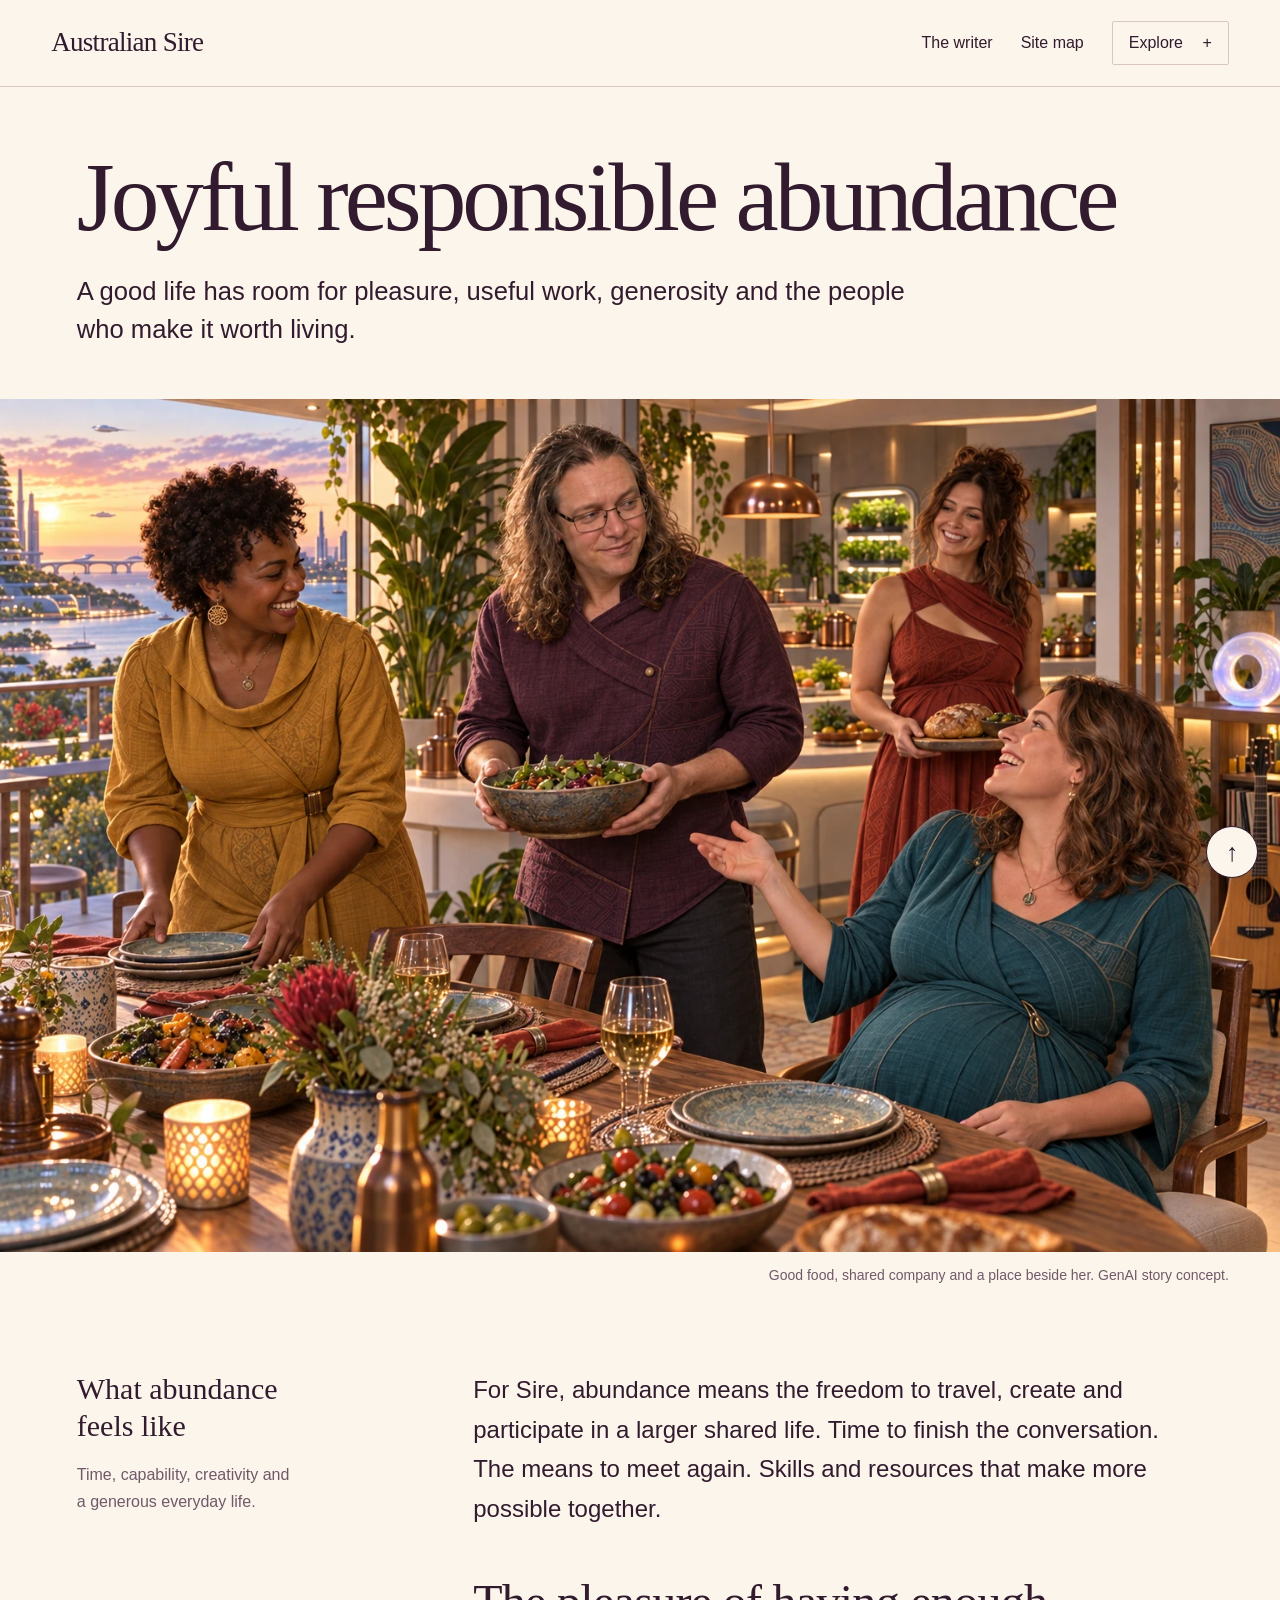
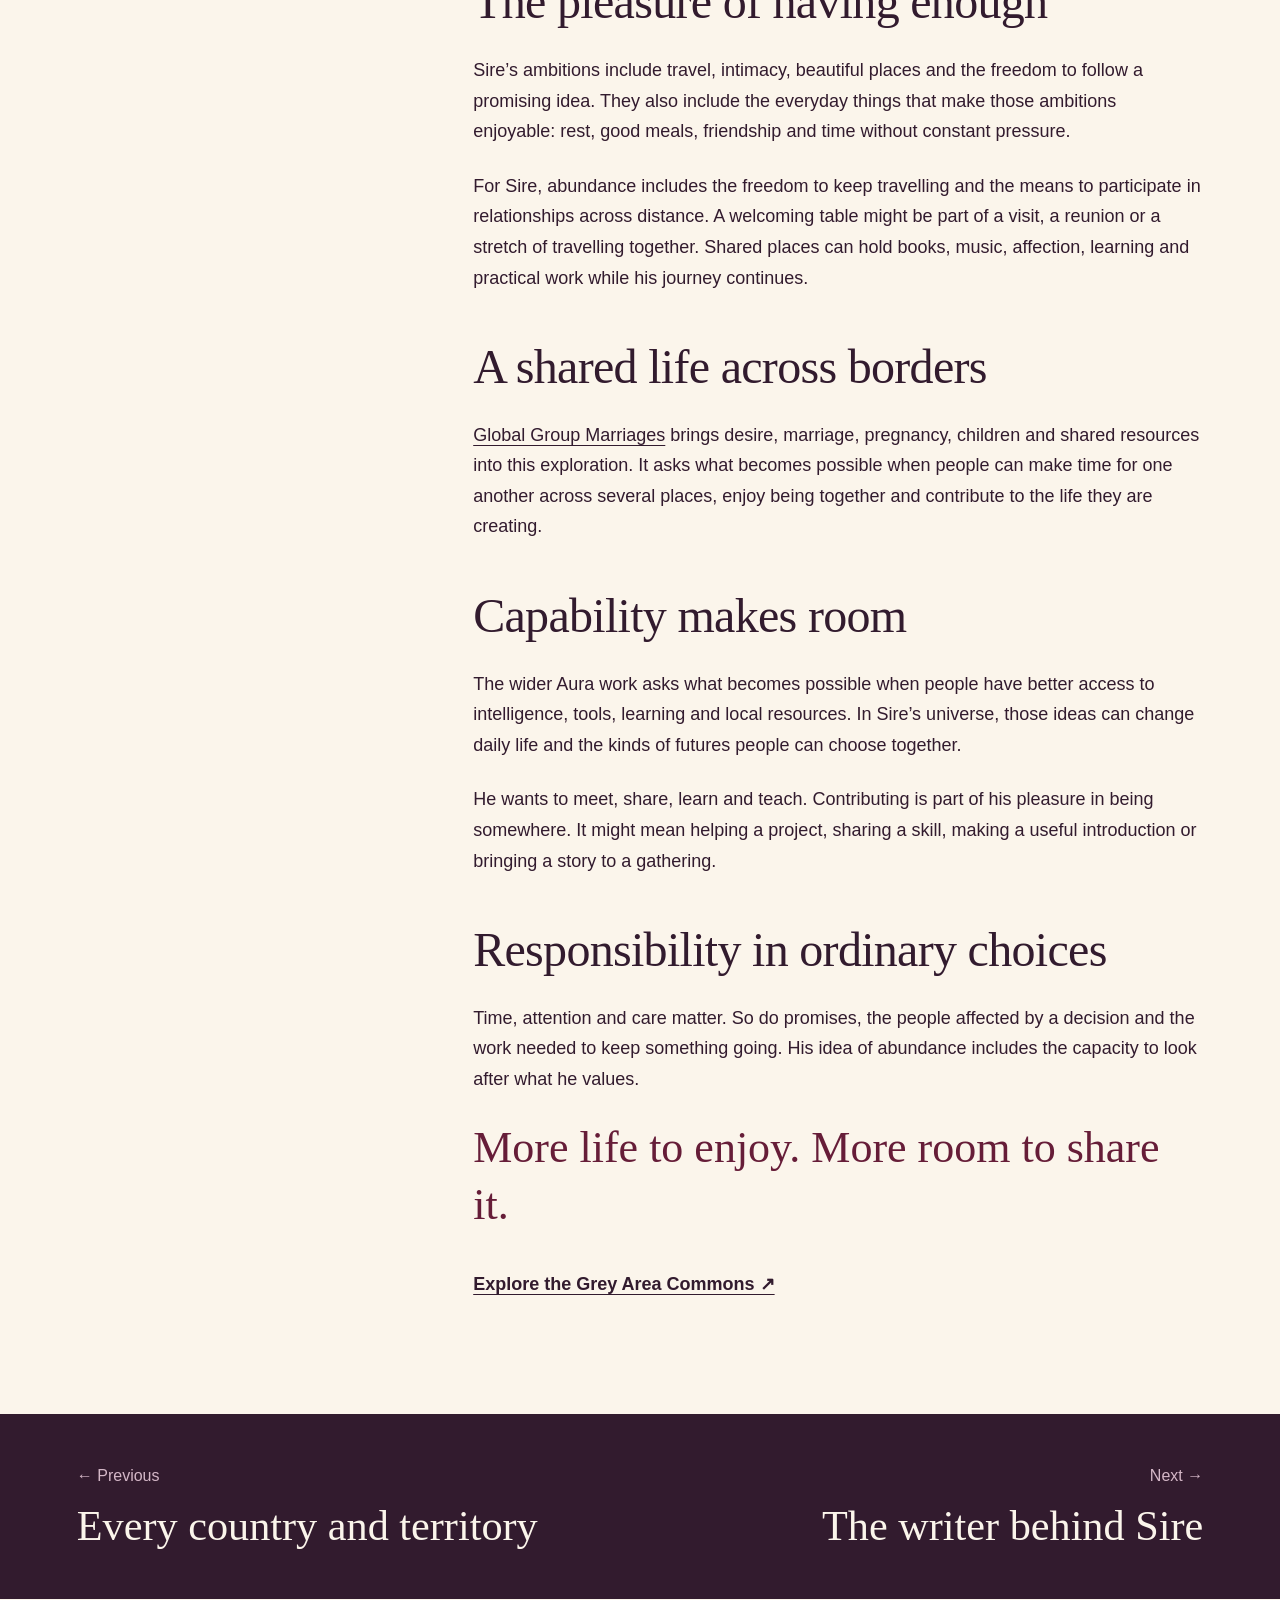
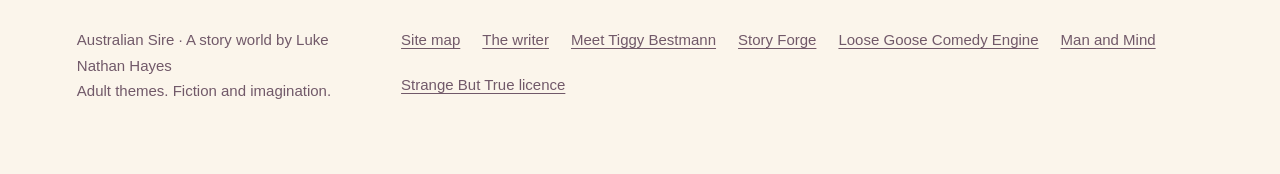
==== commit ae4cb186: "Prepare public Pages release with licence and connected sites" ====
--- a/abundance.html
+++ b/abundance.html
@@ -1,5 +1,5 @@
 <!doctype html>
-<html lang="en-AU"><head><meta charset="utf-8"><meta name="viewport" content="width=device-width,initial-scale=1"><meta name="description" content="The life Australian Sire wants to explore: shared capability, creative freedom, pleasure and time."><meta name="theme-color" content="#661d38"><title>Joyful responsible abundance | Australian Sire</title><link rel="icon" href="assets/favicon.ico"><link rel="apple-touch-icon" href="assets/icon-180.png"><link rel="stylesheet" href="assets/site.css?v=20260929-tiggy"><script defer src="assets/site.js?v=20260929-ggm"></script></head>
+<html lang="en-AU"><head><meta charset="utf-8"><meta name="viewport" content="width=device-width,initial-scale=1"><meta name="description" content="The life Australian Sire wants to explore: shared capability, creative freedom, pleasure and time."><meta name="theme-color" content="#661d38"><title>Joyful responsible abundance | Australian Sire</title><link rel="icon" href="assets/favicon.ico"><link rel="apple-touch-icon" href="assets/icon-180.png"><link rel="stylesheet" href="assets/site.css?v=20261001-public"><script defer src="assets/site.js?v=20260929-ggm"></script></head>
 <body class="" id="top"><a class="skip" href="#main">Skip to content</a><header class="site-header"><a class="brand" href="index.html">Australian Sire</a><div class="header-links"><a href="writer.html">The writer</a><a href="sitemap.html">Site map</a><details class="menu"><summary>Explore</summary><nav aria-label="Chapters"><a href="index.html">Australian Sire</a><a href="desire.html">What draws him</a><a href="writing.html">Why he writes</a><a href="group-marriages.html">Global Group Marriages</a><a href="encounters.html">How encounters begin</a><a href="worlds.html">The worlds around him</a><a href="journey.html">Every country and territory</a><a href="abundance.html" aria-current="page">Joyful responsible abundance</a><a href="writer.html">The writer behind Sire</a><a href="sitemap.html">Find your way</a></nav></details></div></header>
 <main id="main"><div class="masthead"><h1>Joyful responsible abundance</h1><p class="intro">A good life has room for pleasure, useful work, generosity and the people who make it worth living.</p></div><figure class="hero "><img src="assets/shared-table-evening.webp" alt="A pregnant woman in teal calls Sire over as adult friends share a laugh and prepare dinner in a colourful coastal home." width="1536" height="1024" fetchpriority="high"><figcaption>Good food, shared company and a place beside her. GenAI story concept.</figcaption></figure>
 <div class="prose-layout" id="profile"><aside><p class="aside-title">What abundance feels like</p><p class="aside-note">Time, capability, creativity and a generous everyday life.</p></aside><article class="article" aria-label="Joyful responsible abundance">
@@ -16,4 +16,4 @@
 <p>Time, attention and care matter. So do promises, the people affected by a decision and the work needed to keep something going. His idea of abundance includes the capacity to look after what he values.</p>
 <p class="pullquote">More life to enjoy. More room to share it.</p>
 <p><a class="text-link" href="https://auraofintelligence.github.io/grey-area-commons/">Explore the Grey Area Commons ↗</a></p></article></div></main>
-<nav class="page-turn" aria-label="Previous and next chapters"><a rel="prev" href="journey.html"><span>← Previous</span><strong>Every country and territory</strong></a><a rel="next" href="writer.html"><span>Next →</span><strong>The writer behind Sire</strong></a></nav><footer class="site-footer"><p>Australian Sire · A story world by Luke Nathan Hayes<br>Adult themes. Fiction and imagination.</p><nav aria-label="Footer"><a href="sitemap.html">Site map</a><a href="writer.html">The writer</a><a href="http://127.0.0.1:4174/">Meet Tiggy Bestmann</a></nav></footer><a class="to-top" href="#top" aria-label="Back to top">↑</a></body></html>+<nav class="page-turn" aria-label="Previous and next chapters"><a rel="prev" href="journey.html"><span>← Previous</span><strong>Every country and territory</strong></a><a rel="next" href="writer.html"><span>Next →</span><strong>The writer behind Sire</strong></a></nav><footer class="site-footer"><p>Australian Sire · A story world by Luke Nathan Hayes<br>Adult themes. Fiction and imagination.</p><nav aria-label="Footer"><a href="sitemap.html">Site map</a><a href="writer.html">The writer</a><a href="https://auraofintelligence.github.io/tiggy-bestmann/">Meet Tiggy Bestmann</a><a href="https://auraofintelligence.github.io/australian-sire-story-forge/">Story Forge</a><a href="https://auraofintelligence.github.io/loose-goose-comedy-engine/">Loose Goose Comedy Engine</a><a href="https://auraofintelligence.github.io/luke-nathan-hayes-man-and-mind/">Man and Mind</a><a href="https://github.com/auraofintelligence/australiansire/blob/main/LICENCE.md">Strange But True licence</a></nav></footer><a class="to-top" href="#top" aria-label="Back to top">↑</a></body></html>
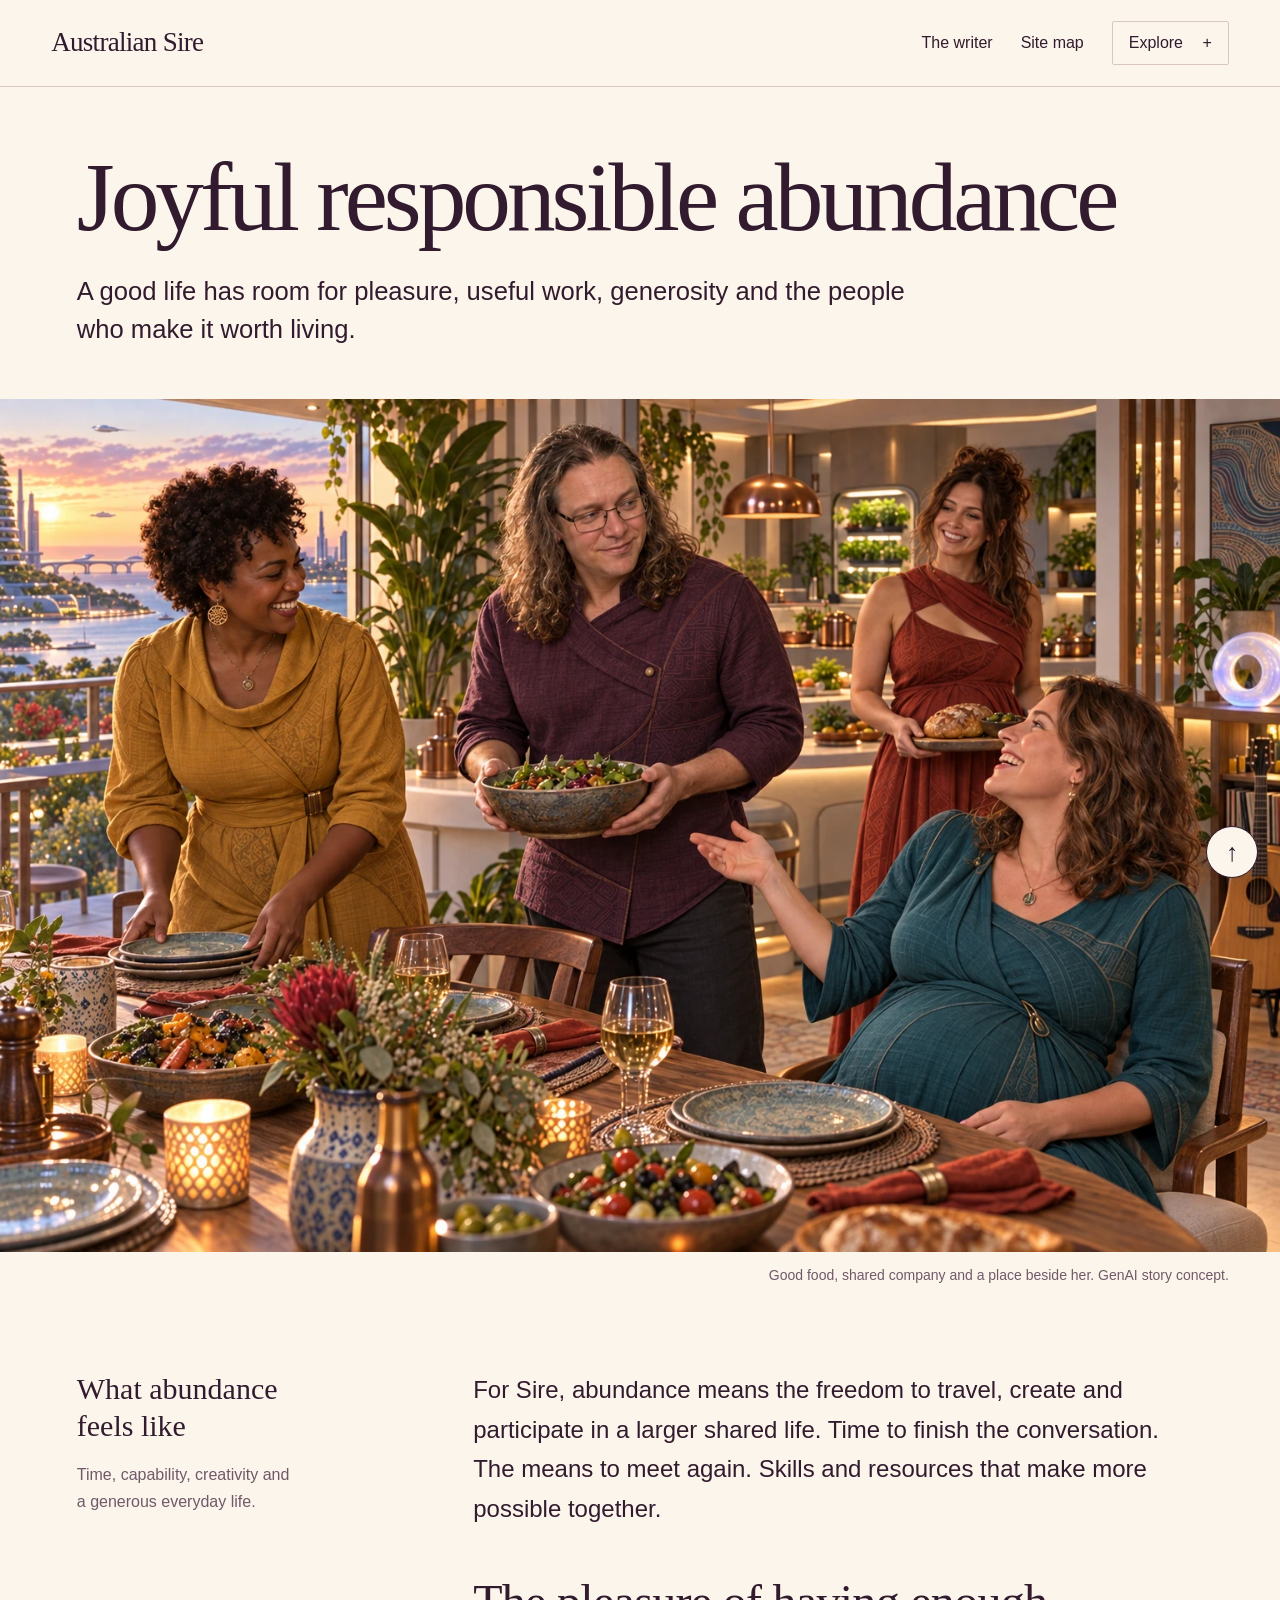
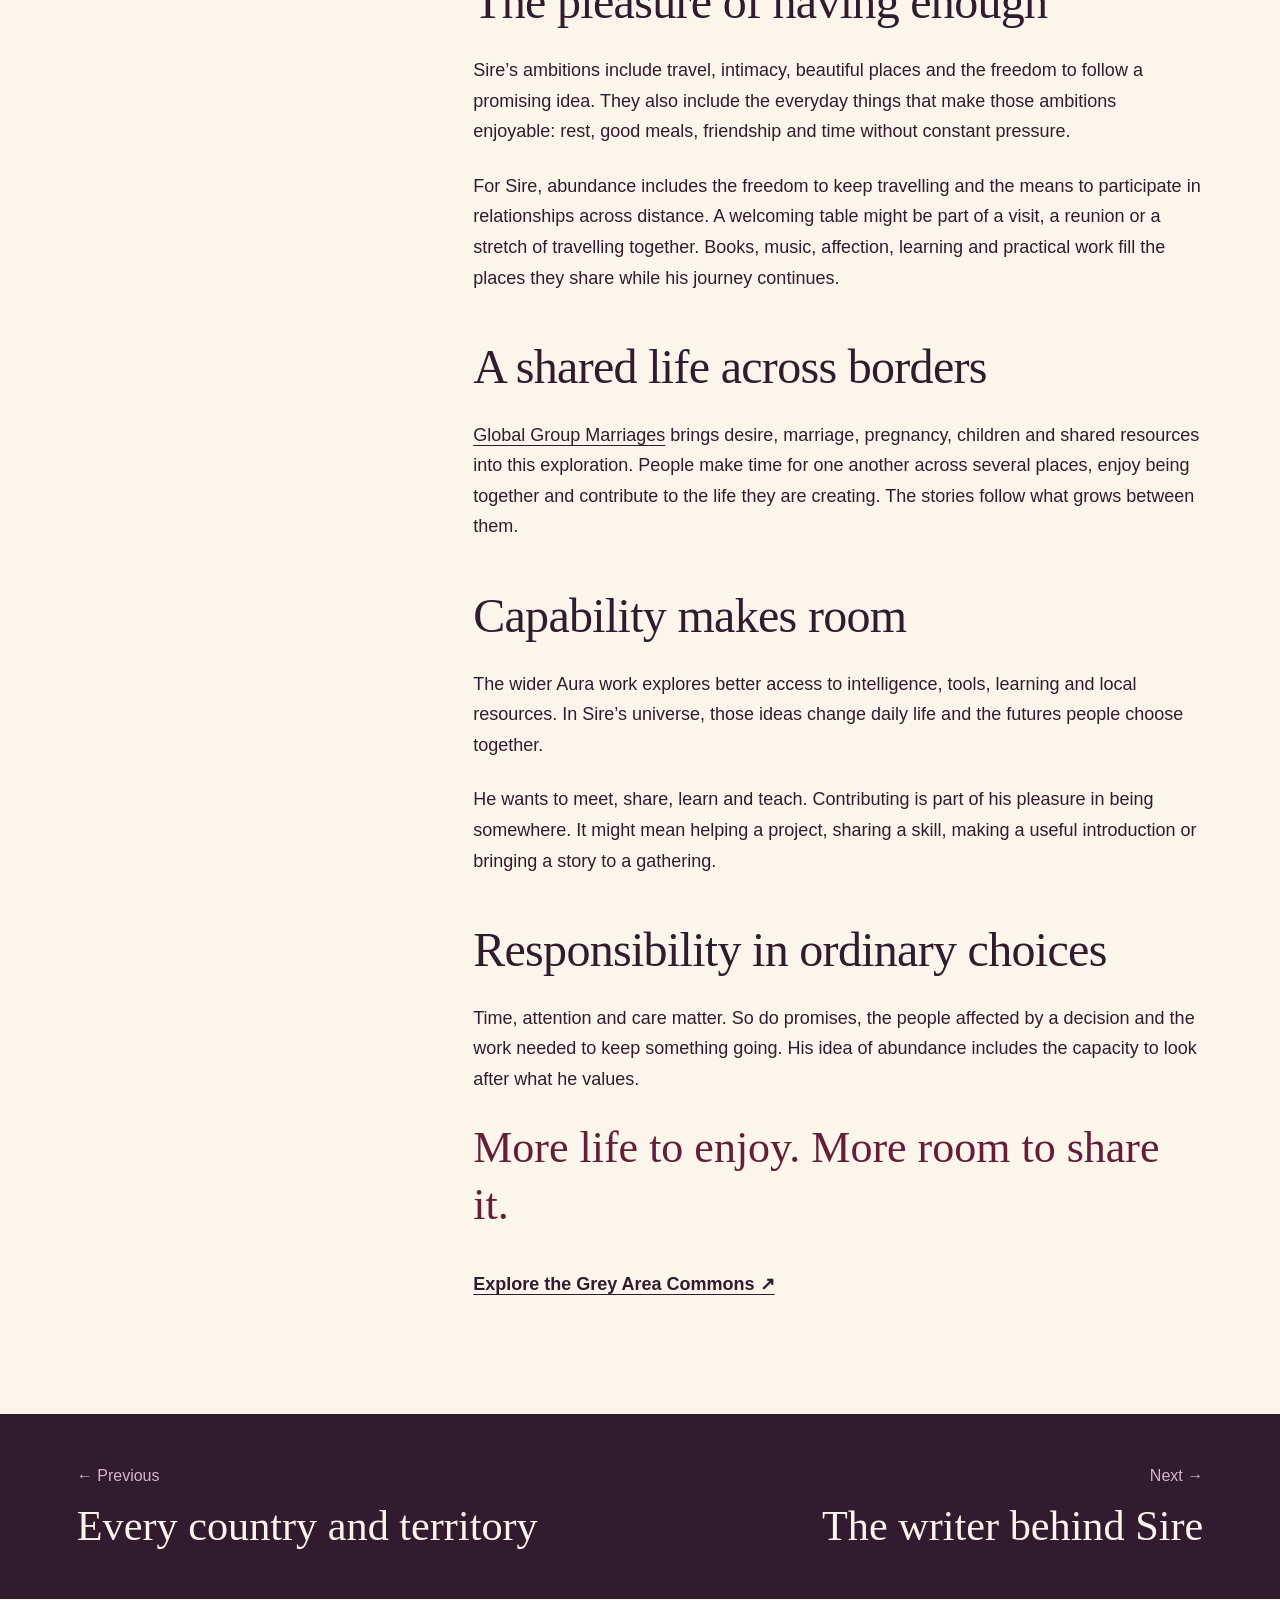
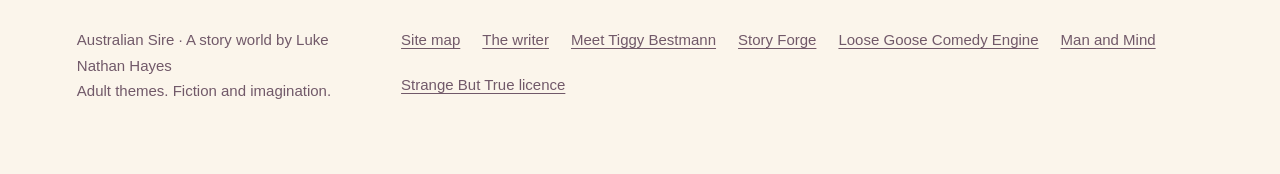
==== commit d76cacf8: "Use direct narrative prose without permission framing" ====
--- a/abundance.html
+++ b/abundance.html
@@ -1,16 +1,16 @@
 <!doctype html>
-<html lang="en-AU"><head><meta charset="utf-8"><meta name="viewport" content="width=device-width,initial-scale=1"><meta name="description" content="The life Australian Sire wants to explore: shared capability, creative freedom, pleasure and time."><meta name="theme-color" content="#661d38"><title>Joyful responsible abundance | Australian Sire</title><link rel="icon" href="assets/favicon.ico"><link rel="apple-touch-icon" href="assets/icon-180.png"><link rel="stylesheet" href="assets/site.css?v=20261001-public"><script defer src="assets/site.js?v=20260929-ggm"></script></head>
+<html lang="en-AU"><head><meta charset="utf-8"><meta name="viewport" content="width=device-width,initial-scale=1"><meta name="description" content="The life Australian Sire wants to explore: shared capability, creative freedom, pleasure and time."><meta name="theme-color" content="#661d38"><title>Joyful responsible abundance | Australian Sire</title><link rel="icon" href="assets/favicon.ico"><link rel="apple-touch-icon" href="assets/icon-180.png"><link rel="stylesheet" href="assets/site.css?v=20261001-public"><script defer src="assets/site.js?v=20261001-direct-prose"></script></head>
 <body class="" id="top"><a class="skip" href="#main">Skip to content</a><header class="site-header"><a class="brand" href="index.html">Australian Sire</a><div class="header-links"><a href="writer.html">The writer</a><a href="sitemap.html">Site map</a><details class="menu"><summary>Explore</summary><nav aria-label="Chapters"><a href="index.html">Australian Sire</a><a href="desire.html">What draws him</a><a href="writing.html">Why he writes</a><a href="group-marriages.html">Global Group Marriages</a><a href="encounters.html">How encounters begin</a><a href="worlds.html">The worlds around him</a><a href="journey.html">Every country and territory</a><a href="abundance.html" aria-current="page">Joyful responsible abundance</a><a href="writer.html">The writer behind Sire</a><a href="sitemap.html">Find your way</a></nav></details></div></header>
 <main id="main"><div class="masthead"><h1>Joyful responsible abundance</h1><p class="intro">A good life has room for pleasure, useful work, generosity and the people who make it worth living.</p></div><figure class="hero "><img src="assets/shared-table-evening.webp" alt="A pregnant woman in teal calls Sire over as adult friends share a laugh and prepare dinner in a colourful coastal home." width="1536" height="1024" fetchpriority="high"><figcaption>Good food, shared company and a place beside her. GenAI story concept.</figcaption></figure>
 <div class="prose-layout" id="profile"><aside><p class="aside-title">What abundance feels like</p><p class="aside-note">Time, capability, creativity and a generous everyday life.</p></aside><article class="article" aria-label="Joyful responsible abundance">
 <p class="lead">For Sire, abundance means the freedom to travel, create and participate in a larger shared life. Time to finish the conversation. The means to meet again. Skills and resources that make more possible together.</p>
 <h2>The pleasure of having enough</h2>
 <p>Sire’s ambitions include travel, intimacy, beautiful places and the freedom to follow a promising idea. They also include the everyday things that make those ambitions enjoyable: rest, good meals, friendship and time without constant pressure.</p>
-<p>For Sire, abundance includes the freedom to keep travelling and the means to participate in relationships across distance. A welcoming table might be part of a visit, a reunion or a stretch of travelling together. Shared places can hold books, music, affection, learning and practical work while his journey continues.</p>
+<p>For Sire, abundance includes the freedom to keep travelling and the means to participate in relationships across distance. A welcoming table might be part of a visit, a reunion or a stretch of travelling together. Books, music, affection, learning and practical work fill the places they share while his journey continues.</p>
 <h2>A shared life across borders</h2>
-<p><a href="group-marriages.html">Global Group Marriages</a> brings desire, marriage, pregnancy, children and shared resources into this exploration. It asks what becomes possible when people can make time for one another across several places, enjoy being together and contribute to the life they are creating.</p>
+<p><a href="group-marriages.html">Global Group Marriages</a> brings desire, marriage, pregnancy, children and shared resources into this exploration. People make time for one another across several places, enjoy being together and contribute to the life they are creating. The stories follow what grows between them.</p>
 <h2>Capability makes room</h2>
-<p>The wider Aura work asks what becomes possible when people have better access to intelligence, tools, learning and local resources. In Sire’s universe, those ideas can change daily life and the kinds of futures people can choose together.</p>
+<p>The wider Aura work explores better access to intelligence, tools, learning and local resources. In Sire’s universe, those ideas change daily life and the futures people choose together.</p>
 <p>He wants to meet, share, learn and teach. Contributing is part of his pleasure in being somewhere. It might mean helping a project, sharing a skill, making a useful introduction or bringing a story to a gathering.</p>
 <h2>Responsibility in ordinary choices</h2>
 <p>Time, attention and care matter. So do promises, the people affected by a decision and the work needed to keep something going. His idea of abundance includes the capacity to look after what he values.</p>
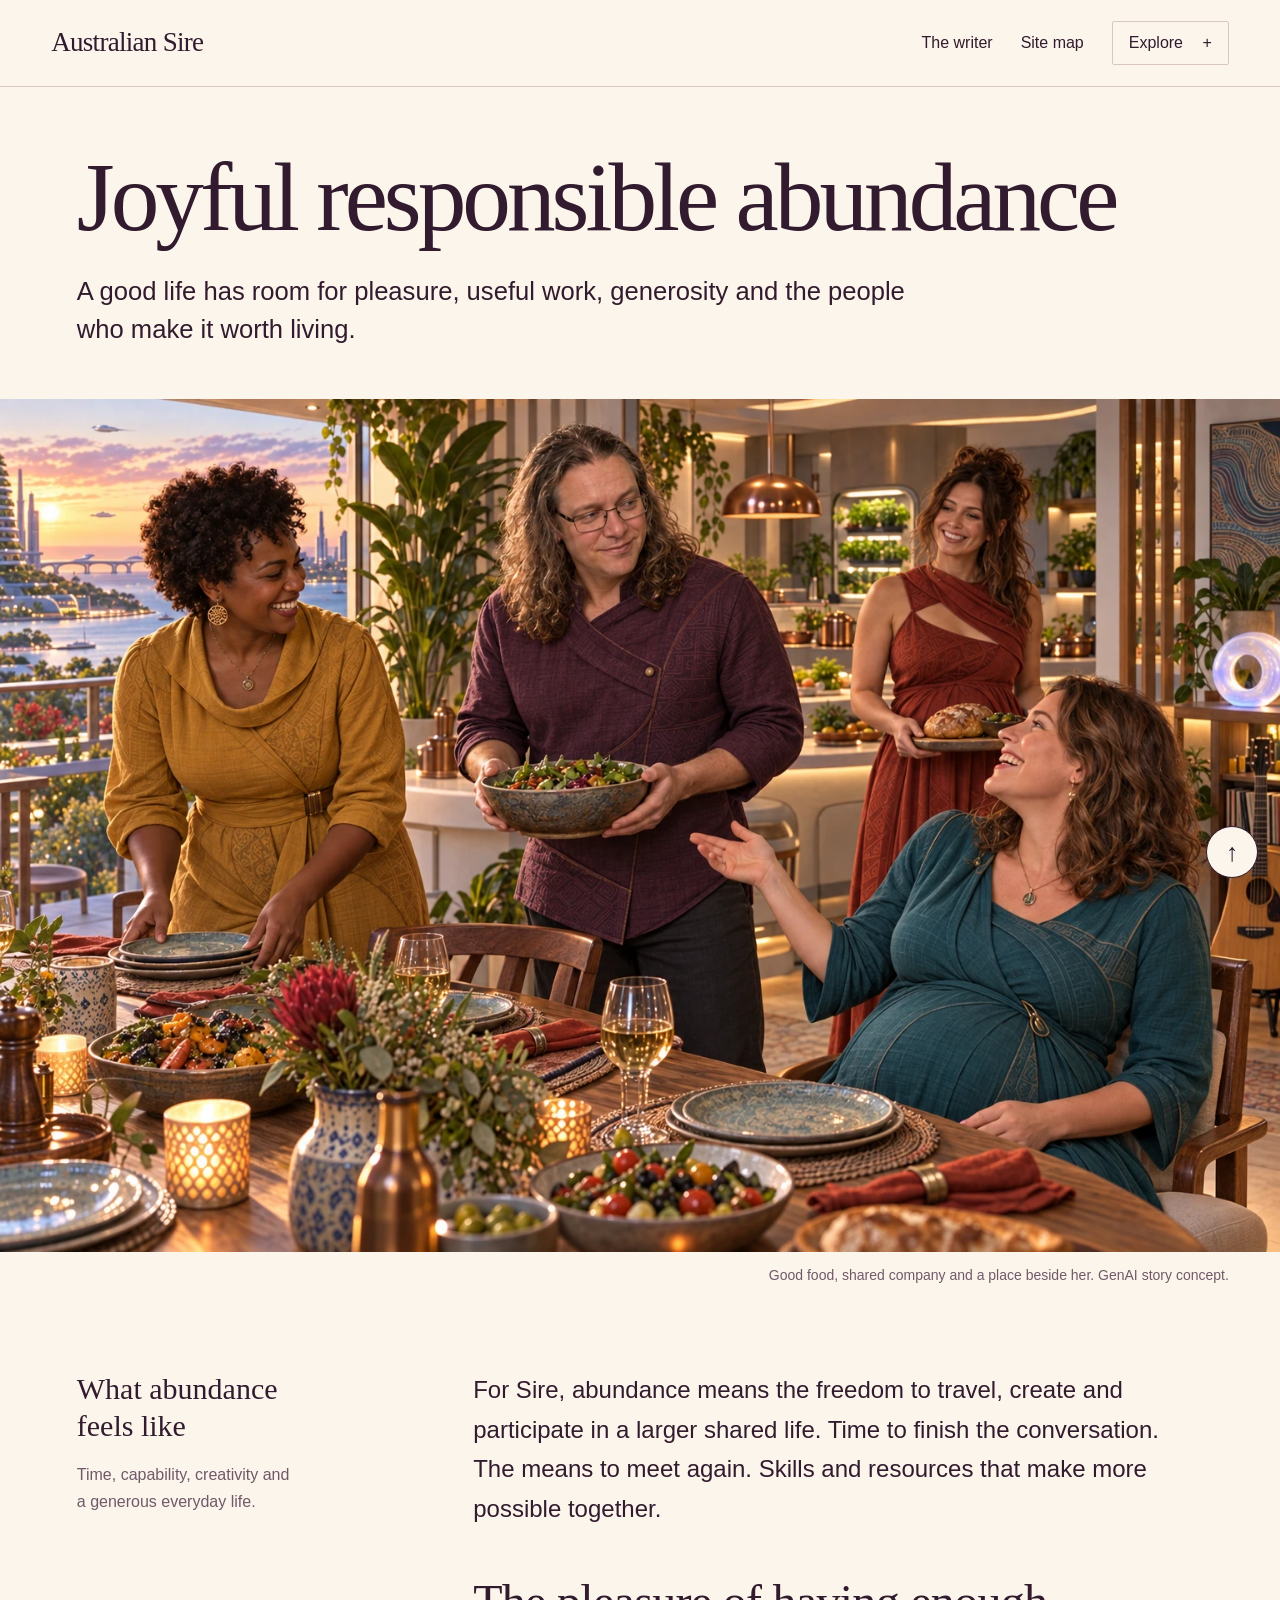
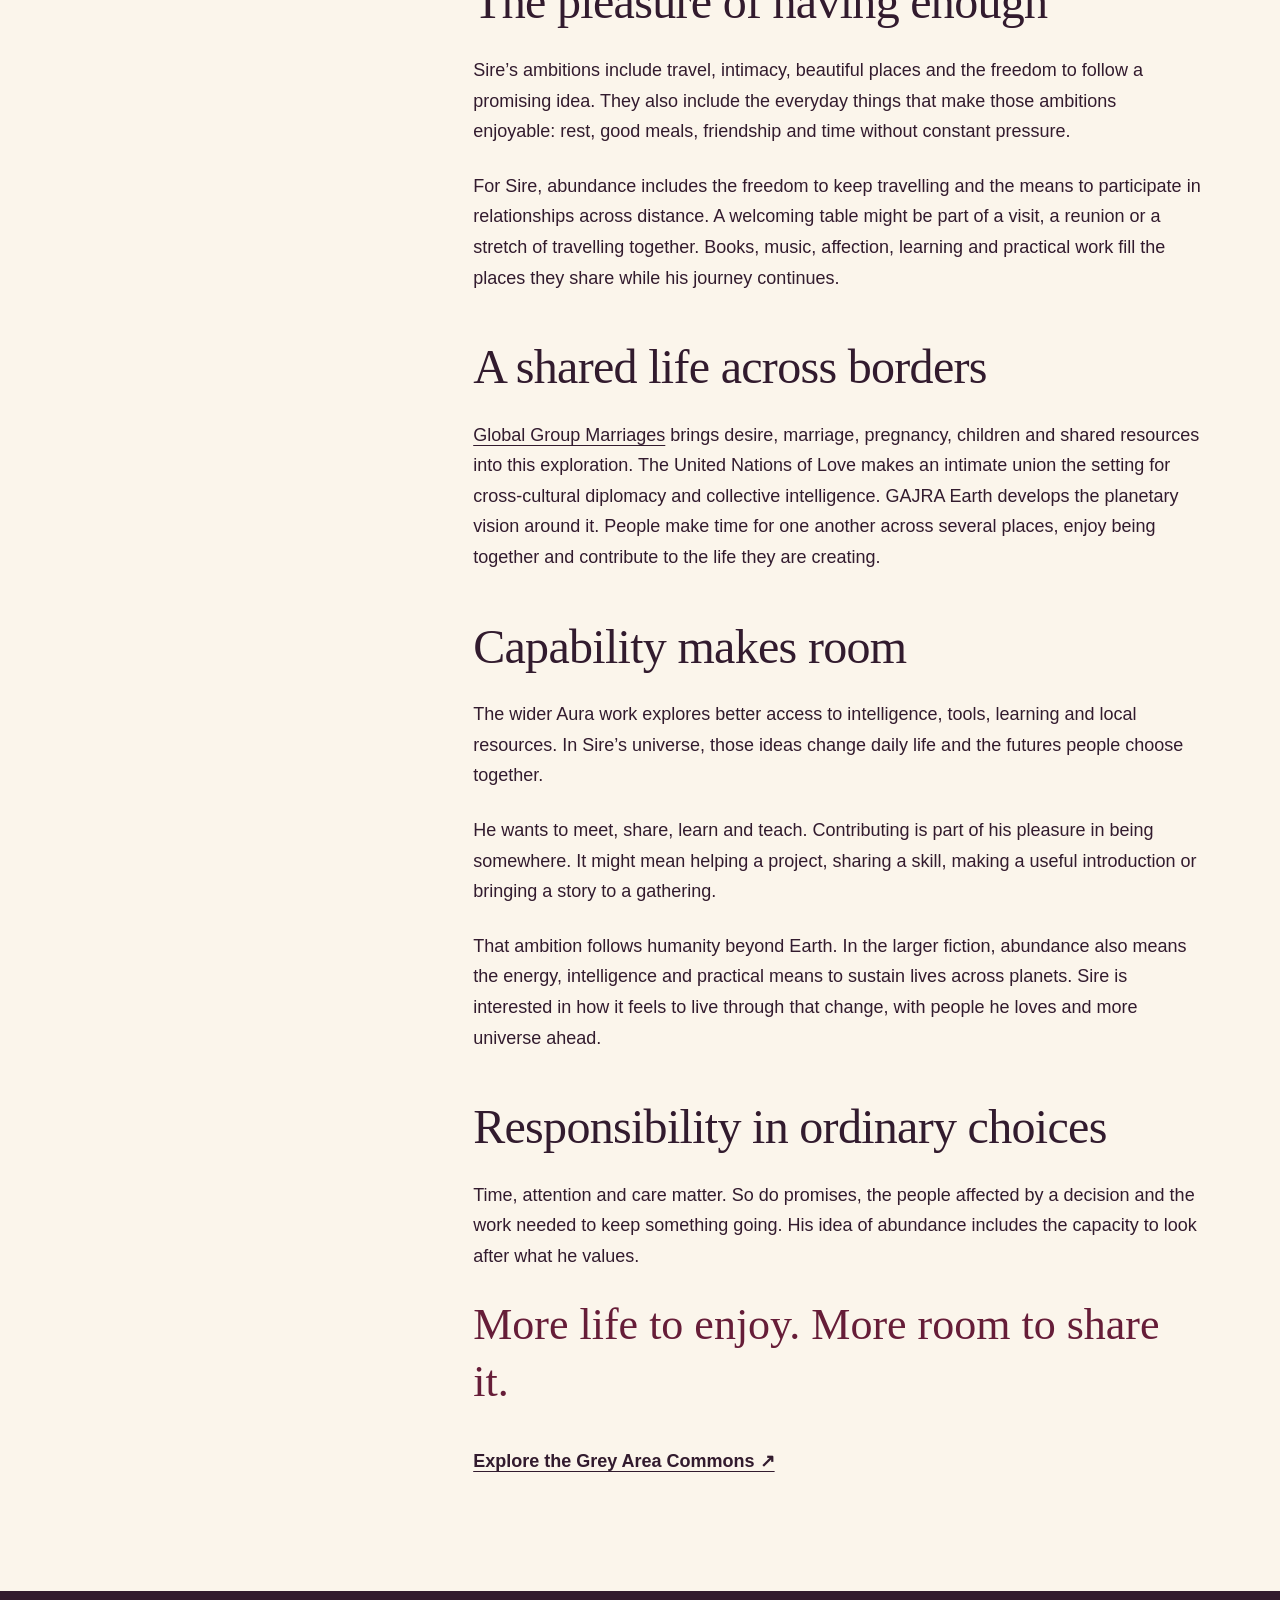
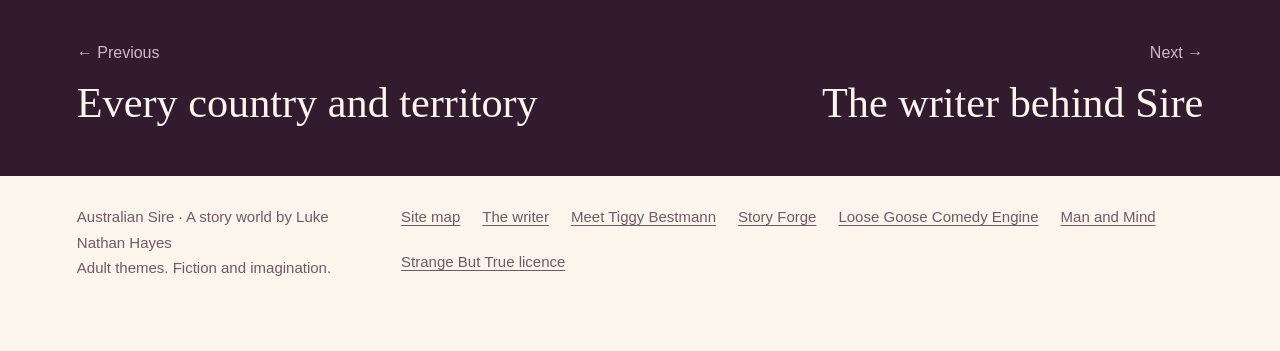
==== commit c7c44192: "Expand the universe and describe marriage as open narrative potential" ====
--- a/abundance.html
+++ b/abundance.html
@@ -8,10 +8,11 @@
 <p>Sire’s ambitions include travel, intimacy, beautiful places and the freedom to follow a promising idea. They also include the everyday things that make those ambitions enjoyable: rest, good meals, friendship and time without constant pressure.</p>
 <p>For Sire, abundance includes the freedom to keep travelling and the means to participate in relationships across distance. A welcoming table might be part of a visit, a reunion or a stretch of travelling together. Books, music, affection, learning and practical work fill the places they share while his journey continues.</p>
 <h2>A shared life across borders</h2>
-<p><a href="group-marriages.html">Global Group Marriages</a> brings desire, marriage, pregnancy, children and shared resources into this exploration. People make time for one another across several places, enjoy being together and contribute to the life they are creating. The stories follow what grows between them.</p>
+<p><a href="group-marriages.html">Global Group Marriages</a> brings desire, marriage, pregnancy, children and shared resources into this exploration. The United Nations of Love makes an intimate union the setting for cross-cultural diplomacy and collective intelligence. GAJRA Earth develops the planetary vision around it. People make time for one another across several places, enjoy being together and contribute to the life they are creating.</p>
 <h2>Capability makes room</h2>
 <p>The wider Aura work explores better access to intelligence, tools, learning and local resources. In Sire’s universe, those ideas change daily life and the futures people choose together.</p>
 <p>He wants to meet, share, learn and teach. Contributing is part of his pleasure in being somewhere. It might mean helping a project, sharing a skill, making a useful introduction or bringing a story to a gathering.</p>
+<p>That ambition follows humanity beyond Earth. In the larger fiction, abundance also means the energy, intelligence and practical means to sustain lives across planets. Sire is interested in how it feels to live through that change, with people he loves and more universe ahead.</p>
 <h2>Responsibility in ordinary choices</h2>
 <p>Time, attention and care matter. So do promises, the people affected by a decision and the work needed to keep something going. His idea of abundance includes the capacity to look after what he values.</p>
 <p class="pullquote">More life to enjoy. More room to share it.</p>
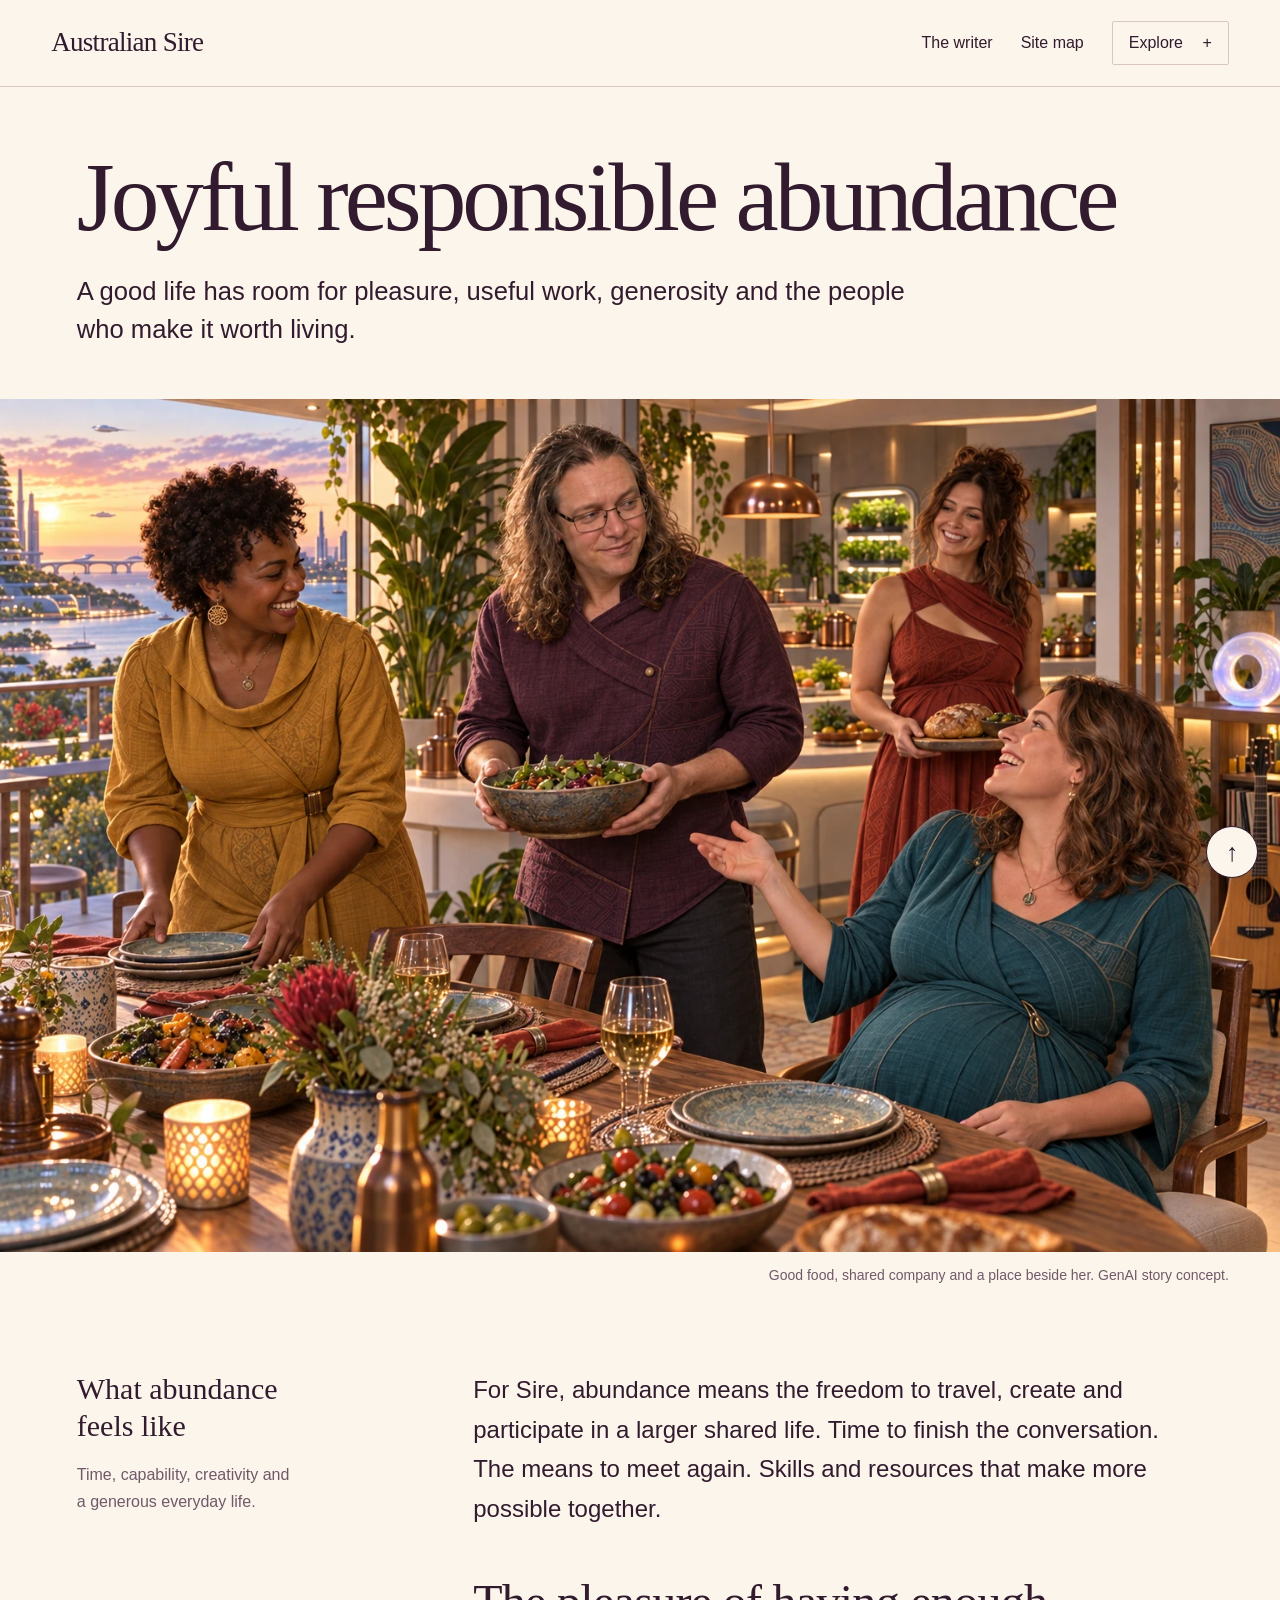
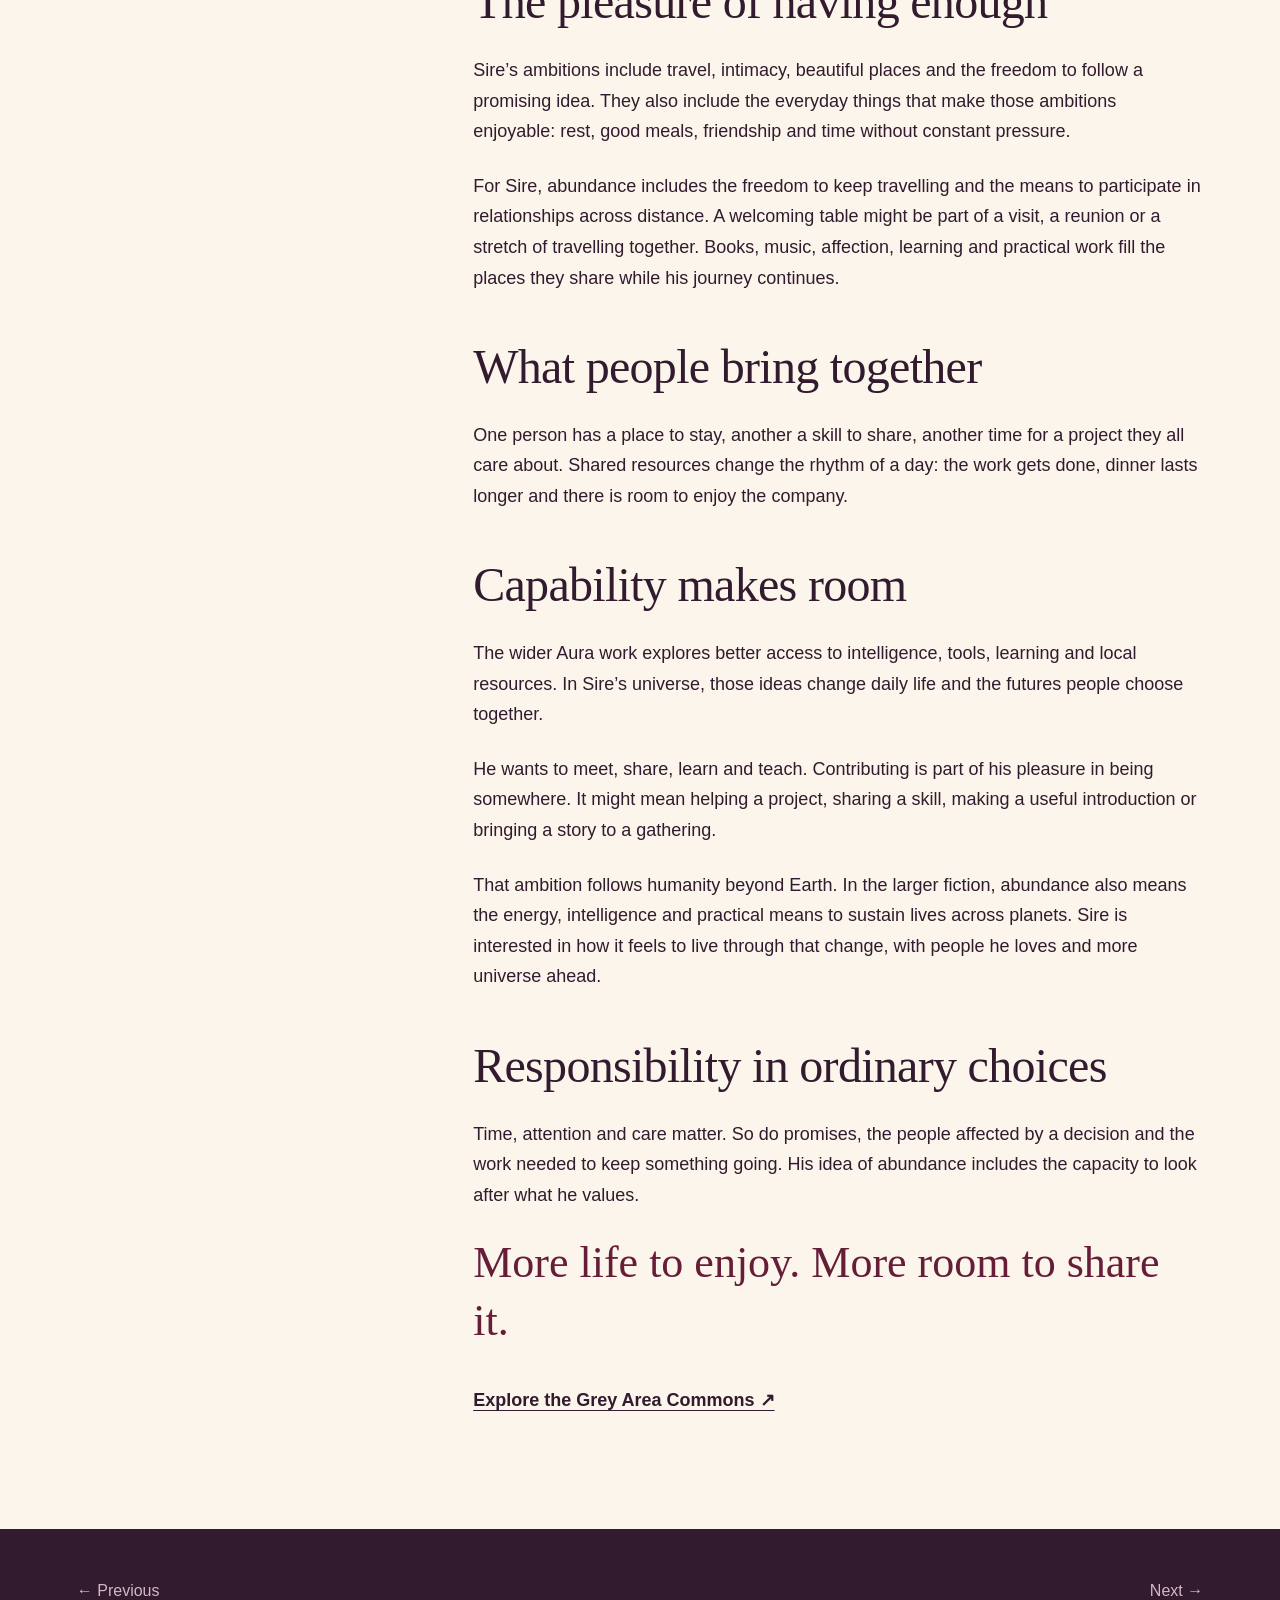
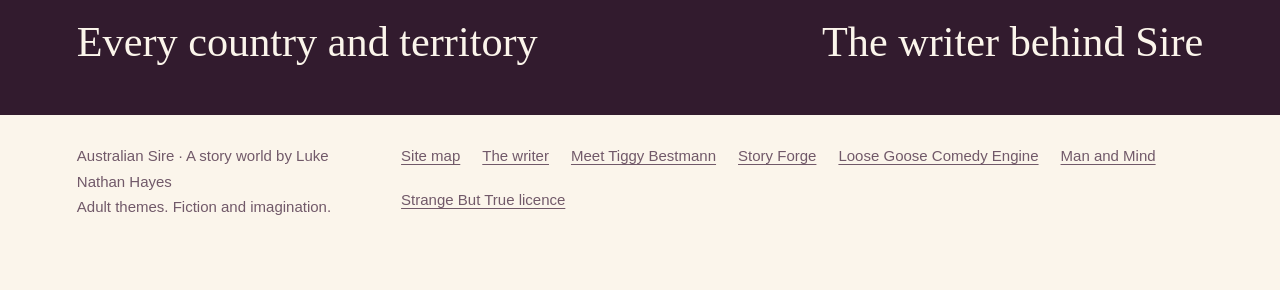
==== commit 28072ed2: "Rebalance relationship material across the character narrative" ====
--- a/abundance.html
+++ b/abundance.html
@@ -7,8 +7,8 @@
 <h2>The pleasure of having enough</h2>
 <p>Sire’s ambitions include travel, intimacy, beautiful places and the freedom to follow a promising idea. They also include the everyday things that make those ambitions enjoyable: rest, good meals, friendship and time without constant pressure.</p>
 <p>For Sire, abundance includes the freedom to keep travelling and the means to participate in relationships across distance. A welcoming table might be part of a visit, a reunion or a stretch of travelling together. Books, music, affection, learning and practical work fill the places they share while his journey continues.</p>
-<h2>A shared life across borders</h2>
-<p><a href="group-marriages.html">Global Group Marriages</a> brings desire, marriage, pregnancy, children and shared resources into this exploration. The United Nations of Love makes an intimate union the setting for cross-cultural diplomacy and collective intelligence. GAJRA Earth develops the planetary vision around it. People make time for one another across several places, enjoy being together and contribute to the life they are creating.</p>
+<h2>What people bring together</h2>
+<p>One person has a place to stay, another a skill to share, another time for a project they all care about. Shared resources change the rhythm of a day: the work gets done, dinner lasts longer and there is room to enjoy the company.</p>
 <h2>Capability makes room</h2>
 <p>The wider Aura work explores better access to intelligence, tools, learning and local resources. In Sire’s universe, those ideas change daily life and the futures people choose together.</p>
 <p>He wants to meet, share, learn and teach. Contributing is part of his pleasure in being somewhere. It might mean helping a project, sharing a skill, making a useful introduction or bringing a story to a gathering.</p>
